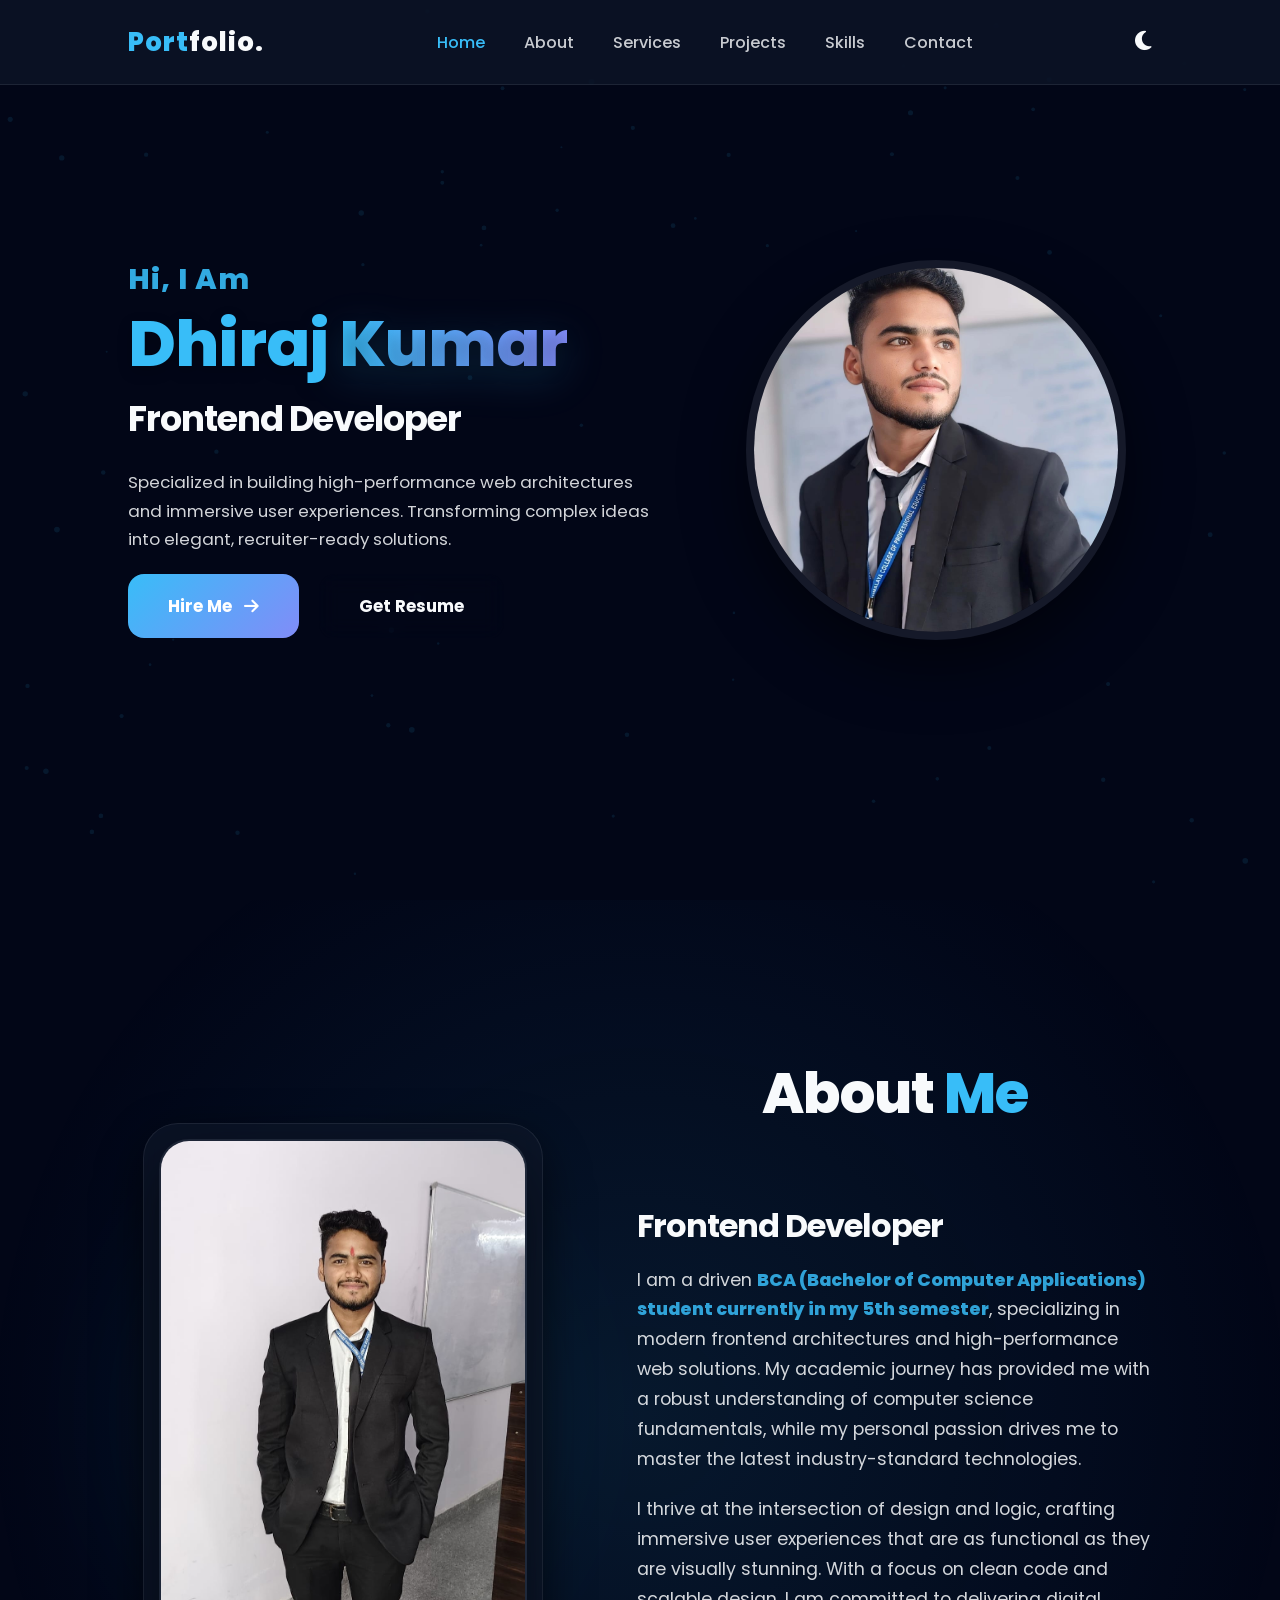
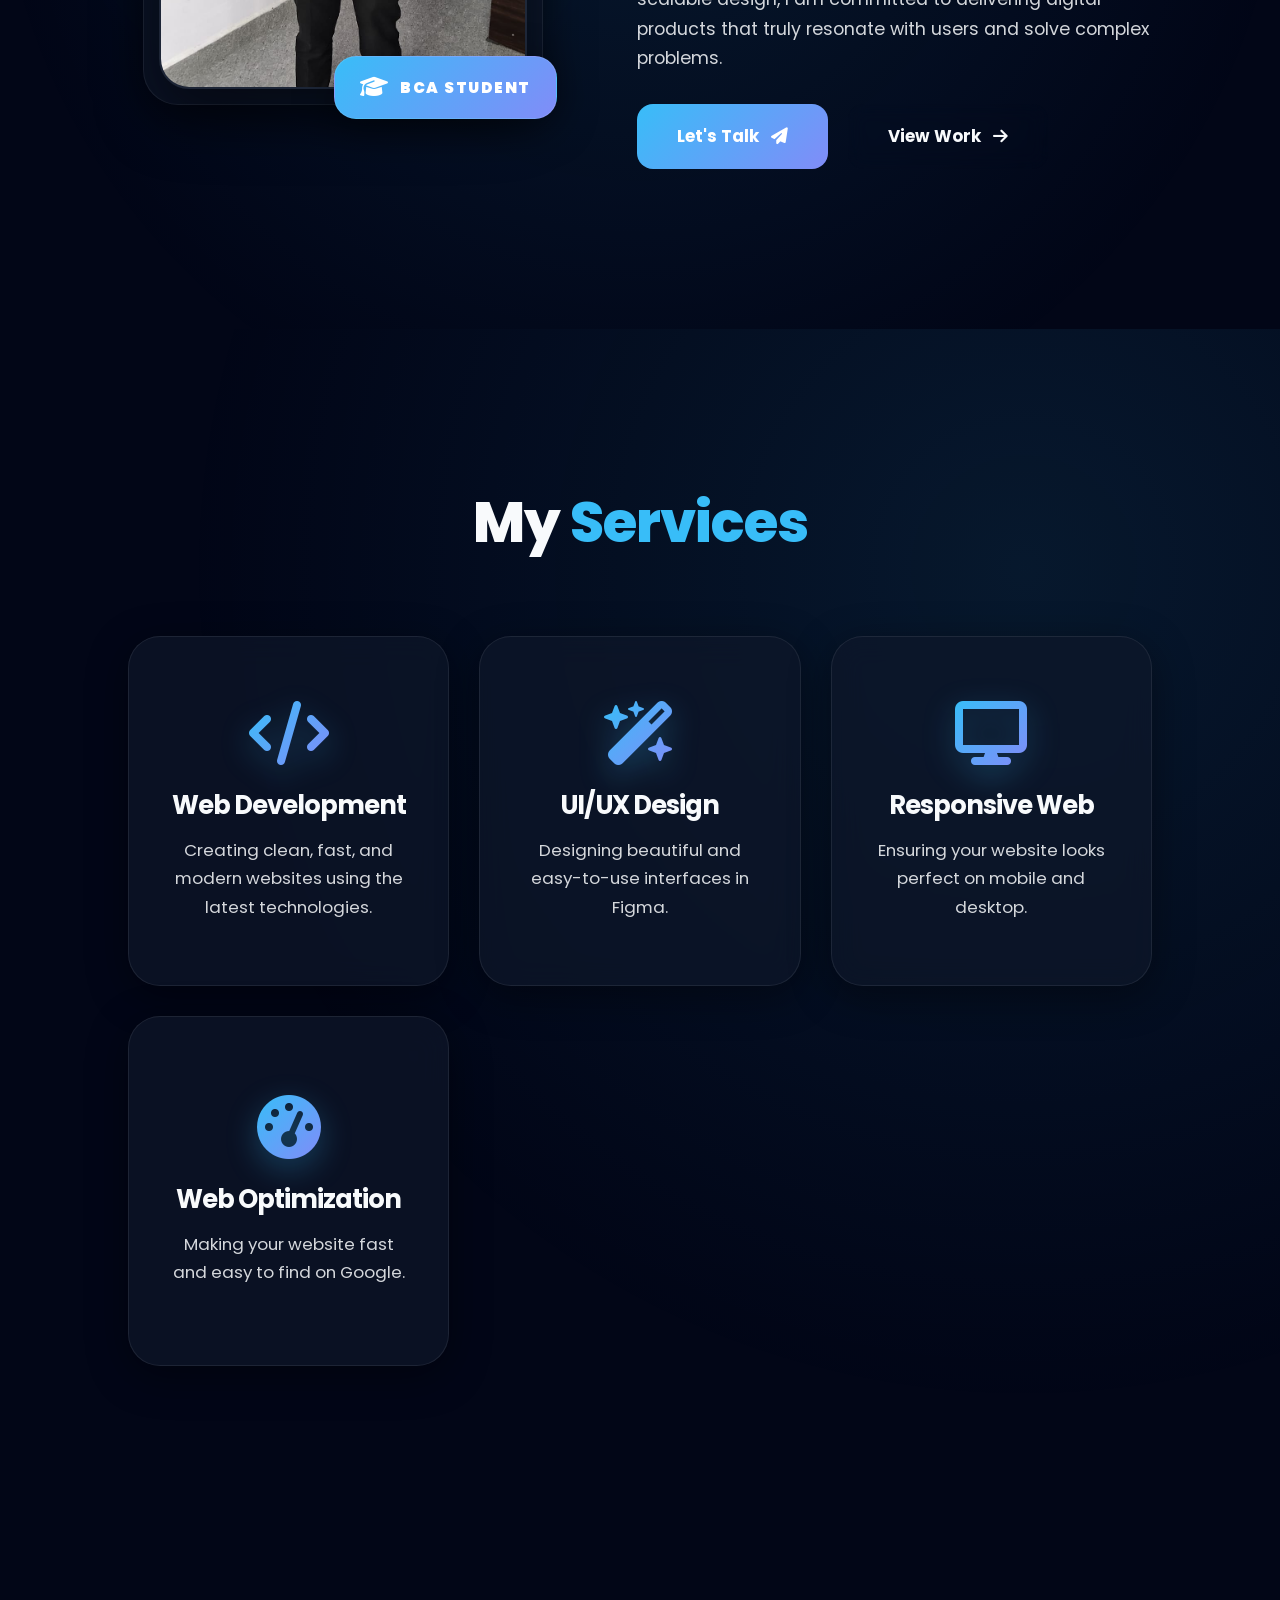
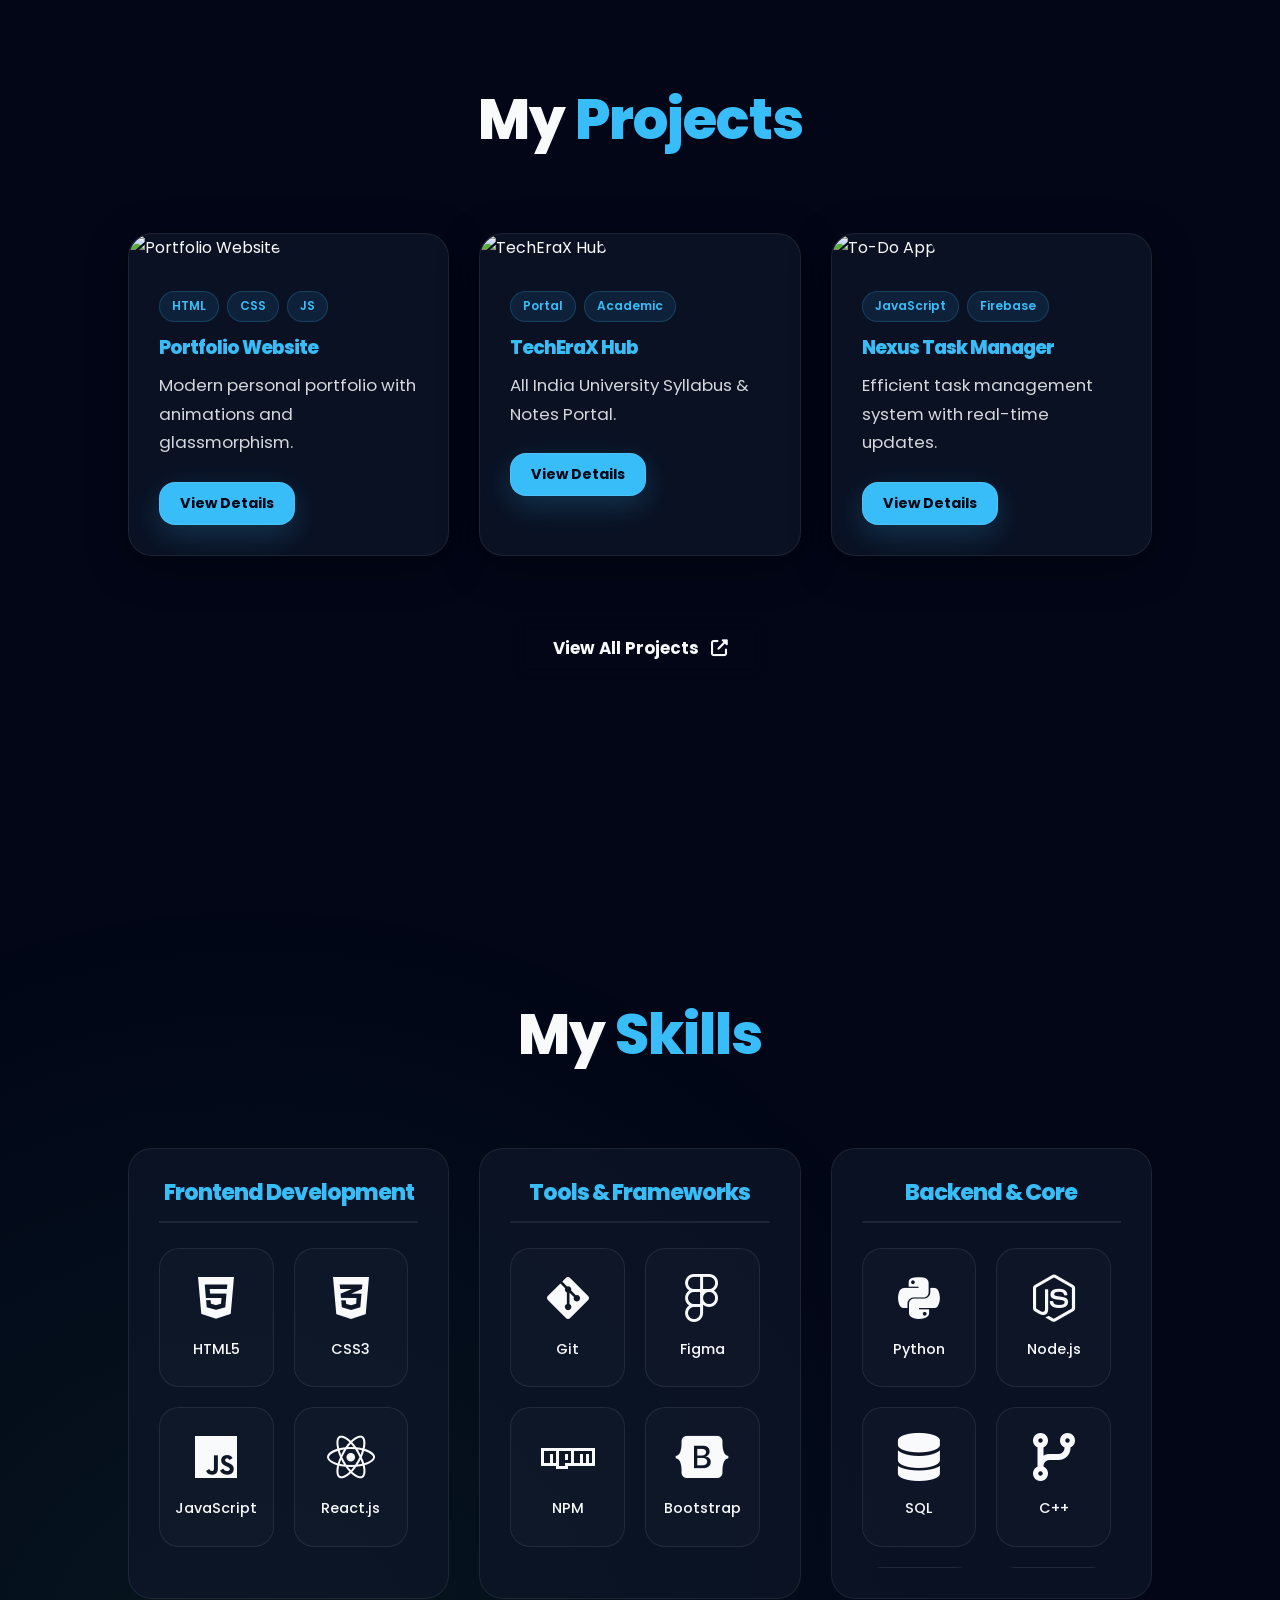
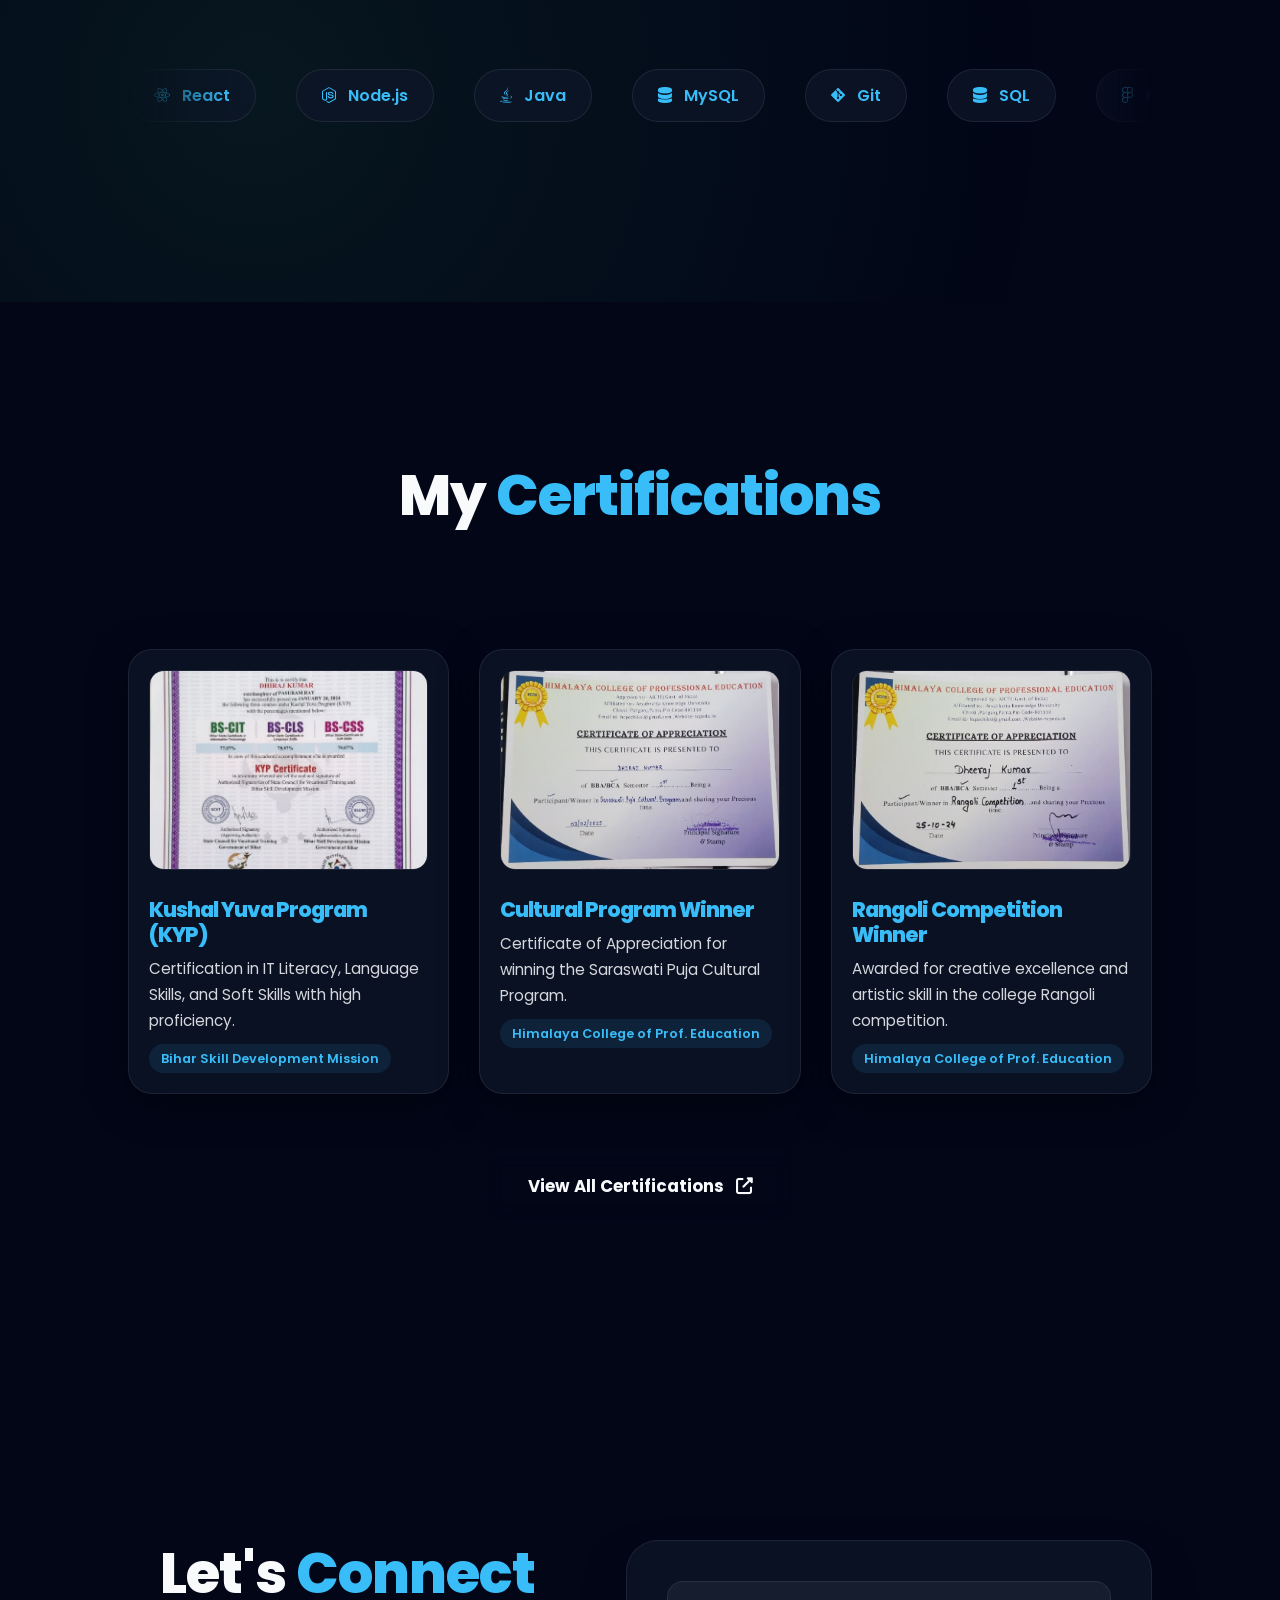
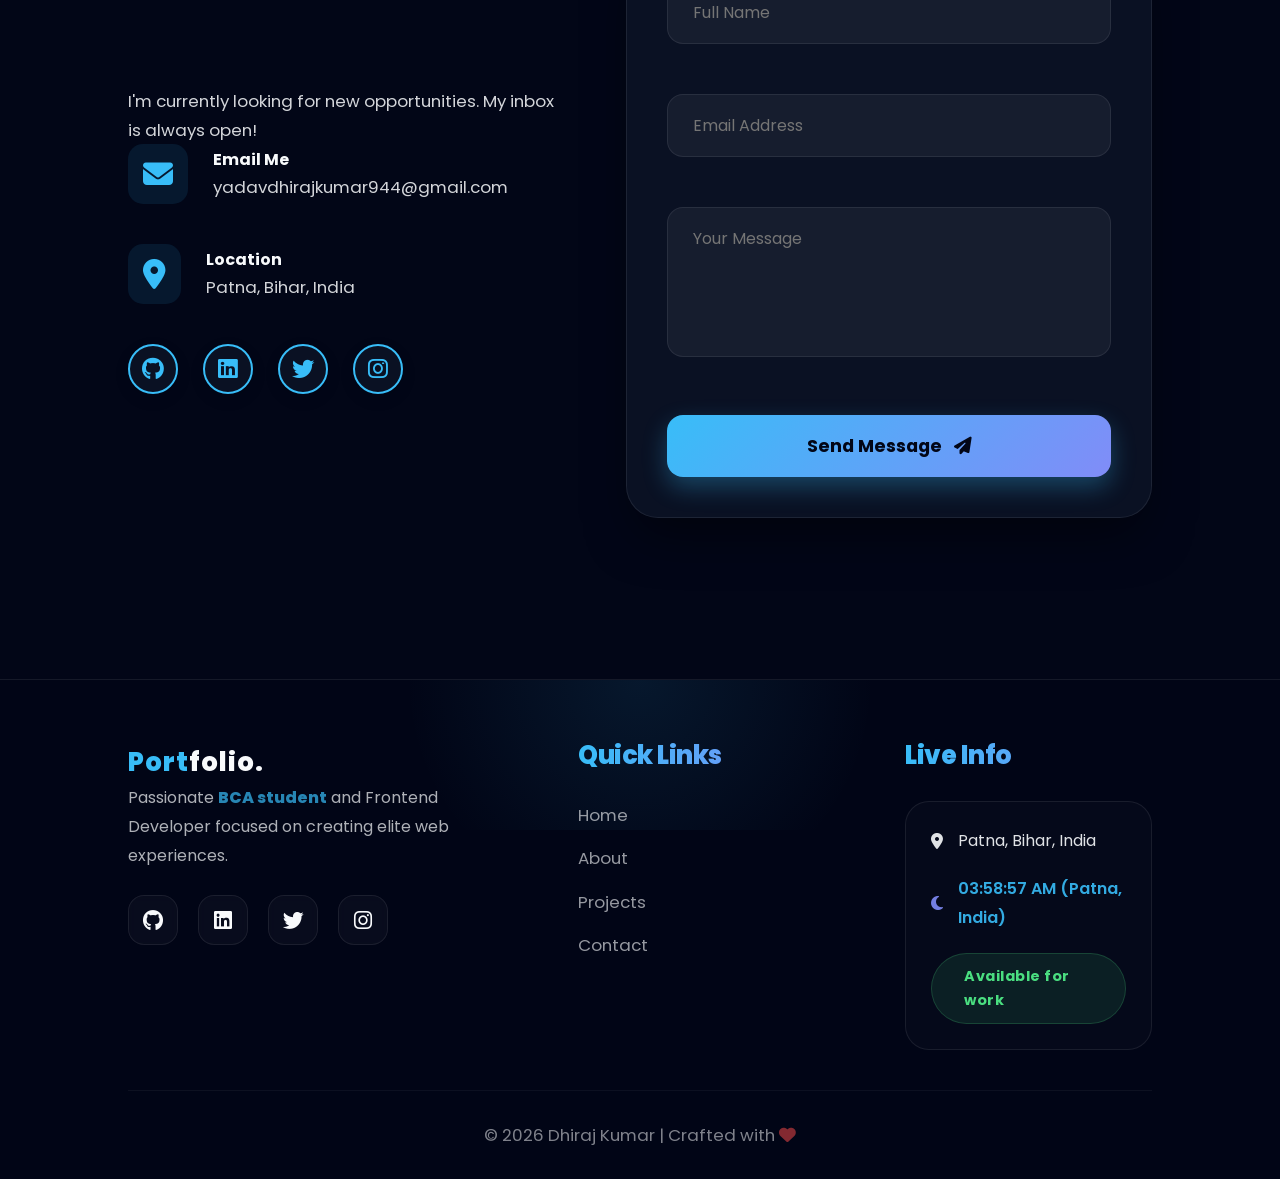
==== index.html @ de802a13 "myportfolio" ====
<!DOCTYPE html>
<html lang="en">

<head>
    <meta charset="UTF-8">
    <title>Dhiraj Kumar | Frontend Developer Portfolio</title>
    <meta name="viewport" content="width=device-width, initial-scale=1.0">
    <meta name="description"
        content="Portfolio of Dhiraj Kumar, a professional Frontend Developer and BCA student specialized in modern web architectures and UI/UX design.">
    <meta name="keywords"
        content="Dhiraj Kumar, Frontend Developer, Web Developer, BCA Student, Patna, Bihar, Portfolio, UI/UX Designer">
    <meta name="author" content="Dhiraj Kumar">

    <!-- Open Graph / Facebook -->
    <meta property="og:type" content="website">
    <meta property="og:url" content="https://yourportfolio.com/">
    <meta property="og:title" content="Dhiraj Kumar | Frontend Architect & UI/UX Specialist">
    <meta property="og:description"
        content="Portfolio of Dhiraj Kumar, a professional Frontend Developer specialized in modern web architectures and elite UI/UX design.">
    <meta property="og:image" content="https://yourportfolio.com/dhiraj.jpg">

    <!-- Twitter -->
    <meta property="twitter:card" content="summary_large_image">
    <meta property="twitter:url" content="https://yourportfolio.com/">
    <meta property="twitter:title" content="Dhiraj Kumar | Frontend Architect">
    <meta property="twitter:description" content="Portfolio of Dhiraj Kumar, specialized in modern web architectures.">
    <meta property="twitter:image" content="https://yourportfolio.com/dhiraj.jpg">

    <!-- CSS File -->
    <link rel="stylesheet" href="style.css">

    <!-- Google Font -->
    <link href="https://fonts.googleapis.com/css2?family=Poppins:wght@300;400;600;700&display=swap" rel="stylesheet">
    <link rel="stylesheet" href="https://cdnjs.cloudflare.com/ajax/libs/font-awesome/6.5.0/css/all.min.css">
</head>

<body>

    <!-- Particles Canvas -->
    <canvas id="particles-canvas"></canvas>

    <!-- Navigation Bar -->
    <header>
        <div id="menu-icon">
            <span></span>
            <span></span>
            <span></span>
        </div>

        <a href="#home" class="logo">Port<span>folio.</span></a>

        <nav class="navbar">
            <a href="#home">Home</a>
            <a href="#about">About</a>
            <a href="#services">Services</a>
            <a href="#projects">Projects</a>
            <a href="#skills">Skills</a>
            <a href="#contact">Contact</a>
        </nav>

        <div class="header-btns">
            <i class='fas fa-moon' id="theme-toggle"></i>
        </div>

    </header>
    <!-- Hero Section -->
    <section class="home" id="home">
        <div class="home-content" data-reveal="left">
            <h3>Hi, I am</h3>
            <h1>Dhiraj <span class="text-gradient">Kumar</span></h1>
            <h3 class="typing-text">Frontend Architect</h3>
            <p>
                Specialized in building high-performance web architectures and immersive user experiences. Transforming
                complex ideas into elegant, recruiter-ready solutions.
            </p>
            <div class="btn-group">
                <a href="#contact" class="btn btn-primary">Hire Me <i class="fas fa-arrow-right"></i></a>
                <a href="resume.html" class="btn btn-outline">Get Resume</a>
            </div>
        </div>

        <div class="home-img" data-reveal="right">
            <img src="assets/images/dhiraj.jpg" alt="Dhiraj Kumar" loading="lazy">
        </div>
    </section>

    <!-- About Section -->
    <section class="about" id="about">
        <div class="about-container">
            <div class="about-img" data-reveal="left">
                <div class="img-box glass-card">
                    <img src="assets/images/about.png" alt="Dhiraj Kumar">
                    <div class="img-badge">
                        <i class="fas fa-graduation-cap"></i>
                        <span>BCA STUDENT</span>
                    </div>
                </div>
                <div class="decorative-circle"></div>
            </div>

            <div class="about-content" data-reveal="right">
                <h2 class="section-title text-left mb-20">About <span>Me</span></h2>
                <h3>Frontend Developer</h3>
                <p>
                    I am a driven <strong>BCA (Bachelor of Computer Applications) student currently in my 5th semester</strong>,
                    specializing in modern frontend architectures and high-performance web solutions. My academic
                    journey has provided me with a robust understanding of computer science fundamentals, while my
                    personal passion drives me to master the latest industry-standard technologies.
                </p>
                <p>
                    I thrive at the intersection of design and logic, crafting immersive user experiences that are as
                    functional as they are visually stunning. With a focus on clean code and scalable design, I am
                    committed to delivering digital products that truly resonate with users and solve complex problems.
                </p>


                <div class="about-btns flex gap-20 mt-30">
                    <a href="#contact" class="btn btn-primary">Let's Talk <i class="fas fa-paper-plane"></i></a>
                    <a href="#projects" class="btn btn-outline">View Work <i
                            class="fas fa-arrow-right"></i></a>
                </div>
            </div>
        </div>
    </section>





    <!-- Services -->
    <section class="services" id="services">
        <h2 class="section-title" data-reveal>My <span>Services</span></h2>

        <div class="service-container">
            <!-- Card 1 -->
            <div class="service-flip-card" data-reveal="bottom">
                <div class="service-card-inner">
                    <div class="service-card-front glass-card">
                        <i class="fas fa-code"></i>
                        <h3>Web Development</h3>
                        <p>Creating clean, fast, and modern websites using the latest technologies.</p>
                    </div>
                    <div class="service-card-back glass-card">
                        <h3>Tech I Use</h3>
                        <ul>
                            <li>React.js & JavaScript</li>
                            <li>HTML5 & CSS3</li>
                            <li>Modern UI Frameworks</li>
                        </ul>
                        <a href="#contact" class="btn">Start Now</a>
                    </div>
                </div>
            </div>

            <!-- Card 2 -->
            <div class="service-flip-card" data-reveal="bottom">
                <div class="service-card-inner">
                    <div class="service-card-front glass-card">
                        <i class="fas fa-wand-magic-sparkles"></i>
                        <h3>UI/UX Design</h3>
                        <p>Designing beautiful and easy-to-use interfaces in Figma.</p>
                    </div>
                    <div class="service-card-back glass-card">
                        <h3>My Process</h3>
                        <ul>
                            <li>User-Friendly Layouts</li>
                            <li>Modern Visual Design</li>
                            <li>Prototyping in Figma</li>
                        </ul>
                        <a href="#contact" class="btn">Hire Me</a>
                    </div>
                </div>
            </div>

            <!-- Card 3 -->
            <div class="service-flip-card" data-reveal="bottom">
                <div class="service-card-inner">
                    <div class="service-card-front glass-card">
                        <i class="fas fa-display"></i>
                        <h3>Responsive Web</h3>
                        <p>Ensuring your website looks perfect on mobile and desktop.</p>
                    </div>
                    <div class="service-card-back glass-card">
                        <h3>Quality</h3>
                        <ul>
                            <li>Mobile-First Design</li>
                            <li>Cross-Device Testing</li>
                            <li>Pixel-Perfect Layouts</li>
                        </ul>
                        <a href="#contact" class="btn">Check Mobile</a>
                    </div>
                </div>
            </div>

            <!-- Card 4 -->
            <div class="service-flip-card" data-reveal="bottom">
                <div class="service-card-inner">
                    <div class="service-card-front glass-card">
                        <i class="fas fa-gauge-high"></i>
                        <h3>Web Optimization</h3>
                        <p>Making your website fast and easy to find on Google.</p>
                    </div>
                    <div class="service-card-back glass-card">
                        <h3>Performance</h3>
                        <ul>
                            <li>Fast Loading Speed</li>
                            <li>SEO Best Practices</li>
                            <li>Clean Code Structure</li>
                        </ul>
                        <a href="#contact" class="btn">Boost Speed</a>
                    </div>
                </div>
            </div>
        </div>
    </section>


    <!-- Projects -->
    <section class="projects" id="projects">
        <h2 class="section-title" data-reveal>My <span>Projects</span></h2>
        <div class="project-container">
            <!-- Project 1 -->
            <div class="project-box glass-card" data-reveal="bottom" data-title="Elite Portfolio"
                data-description="A high-performance personal portfolio built with a focus on User Experience, featuring glassmorphism, custom animations, and real-time data integration. Designed to showcase technical expertise to recruiters."
                data-tech="HTML, CSS, JavaScript, Particles.js"
                data-img="https://images.unsplash.com/photo-1517694712202-14dd9538aa97?q=80&w=2070&auto=format&fit=crop"
                data-live="#" data-github="https://github.com/dhirajkumar">
                <img src="https://images.unsplash.com/photo-1517694712202-14dd9538aa97?q=80&w=2070&auto=format&fit=crop"
                    alt="Portfolio Website">
                <div class="project-info">
                    <div class="tech-tags">
                        <span>HTML</span>
                        <span>CSS</span>
                        <span>JS</span>
                    </div>
                    <h3>Portfolio Website</h3>
                    <p>Modern personal portfolio with animations and glassmorphism.</p>
                    <div class="project-btns">
                        <button class="btn view-details">View Details</button>
                    </div>
                </div>
            </div>

            <!-- Project 2 -->
            <div class="project-box glass-card" data-reveal="bottom" data-title="TechEraX Hub"
                data-description="A comprehensive All India University Portal providing real-time access to syllabus, notes, and academic resources for 100+ universities. Built for scale and speed."
                data-tech="HTML, CSS, JS, Portal Engine"
                data-img="https://images.unsplash.com/photo-1460925895917-afdab827c52f?q=80&w=2015&auto=format&fit=crop"
                data-live="./all-india/index.html" data-github="https://github.com/dhirajkumar">
                <img src="https://images.unsplash.com/photo-1460925895917-afdab827c52f?q=80&w=2015&auto=format&fit=crop"
                    alt="TechEraX Hub">
                <div class="project-info">
                    <div class="tech-tags">
                        <span>Portal</span>
                        <span>Academic</span>
                    </div>
                    <h3>TechEraX Hub</h3>
                    <p>All India University Syllabus & Notes Portal.</p>
                    <div class="project-btns">
                        <button class="btn view-details">View Details</button>
                    </div>
                </div>
            </div>

            <!-- Project 3 -->
            <div class="project-box glass-card" data-reveal="bottom" data-title="Nexus Task Manager"
                data-description="A productivity tool designed to help teams organize tasks and collaborate in real-time. Features include drag-and-drop task boards, priority levels, and progress tracking."
                data-tech="JavaScript, Firebase, CSS Grid"
                data-img="https://images.unsplash.com/photo-1484480974693-6ca0a78fb36b?q=80&w=2072&auto=format&fit=crop"
                data-live="https://example.com" data-github="https://github.com">
                <img src="https://images.unsplash.com/photo-1484480974693-6ca0a78fb36b?q=80&w=2072&auto=format&fit=crop"
                    alt="To-Do App">
                <div class="project-info">
                    <div class="tech-tags">
                        <span>JavaScript</span>
                        <span>Firebase</span>
                    </div>
                    <h3>Nexus Task Manager</h3>
                    <p>Efficient task management system with real-time updates.</p>
                    <div class="project-btns">
                        <button class="btn view-details">View Details</button>
                    </div>
                </div>
            </div>

        </div>

        <div class="view-all-container" data-reveal="bottom">
            <a href="projects.html" class="btn btn-outline">
                <span>View All Projects</span>
                <i class="fas fa-external-link-alt"></i>
            </a>
        </div>
    </section>



    <!-- Skills -->
    <section class="skills" id="skills">
        <h2 class="section-title" data-reveal>My <span>Skills</span></h2>

        <div class="skills-category-container">
            <!-- Frontend -->
            <div class="skills-category" data-reveal="bottom">
                <h3>Frontend Development</h3>
                <div class="skills-grid">
                    <div class="skill-item">
                        <i class="fab fa-html5"></i>
                        <span>HTML5</span>
                    </div>
                    <div class="skill-item">
                        <i class="fab fa-css3-alt"></i>
                        <span>CSS3</span>
                    </div>
                    <div class="skill-item">
                        <i class="fab fa-js"></i>
                        <span>JavaScript</span>
                    </div>
                    <div class="skill-item">
                        <i class="fab fa-react"></i>
                        <span>React.js</span>
                    </div>
                </div>
            </div>

            <!-- Tools & Others -->
            <div class="skills-category" data-reveal="bottom">
                <h3>Tools & Frameworks</h3>
                <div class="skills-grid">
                    <div class="skill-item">
                        <i class="fab fa-git-alt"></i>
                        <span>Git</span>
                    </div>
                    <div class="skill-item">
                        <i class="fab fa-figma"></i>
                        <span>Figma</span>
                    </div>
                    <div class="skill-item">
                        <i class="fab fa-npm"></i>
                        <span>NPM</span>
                    </div>
                    <div class="skill-item">
                        <i class="fab fa-bootstrap"></i>
                        <span>Bootstrap</span>
                    </div>
                </div>
            </div>

            <!-- Backend/Languages -->
            <div class="skills-category" data-reveal="bottom">
                <h3>Backend & Core</h3>
                <div class="skills-grid">
                    <div class="skill-item">
                        <i class="fab fa-python"></i>
                        <span>Python</span>
                    </div>
                    <div class="skill-item">
                        <i class="fab fa-node-js"></i>
                        <span>Node.js</span>
                    </div>
                    <div class="skill-item">
                        <i class="fas fa-database"></i>
                        <span>SQL</span>
                    </div>
                    <div class="skill-item">
                        <i class="fas fa-code-branch"></i>
                        <span>C++</span>
                    </div>
                    <div class="skill-item">
                        <i class="fab fa-java"></i>
                        <span>Java</span>
                    </div>
                    <div class="skill-item">
                        <i class="fas fa-database"></i>
                        <span>MySQL</span>
                    </div>
                    <div class="skill-item">
                        <i class="fas fa-fire"></i>
                        <span>Firebase</span>
                    </div>
                    <div class="skill-item">
                        <i class="fab fa-js-square"></i>
                        <span>Express.js</span>
                    </div>
                </div>
            </div>
        </div>

        <!-- Tech Stack Marquee (Redesigned) -->
        <div class="skills-marquee-container" data-reveal="bottom">
            <div class="marquee">
                <div class="marquee-content">
                    <div class="tech-item"><i class="fab fa-react"></i> React</div>
                    <div class="tech-item"><i class="fab fa-node-js"></i> Node.js</div>
                    <div class="tech-item"><i class="fab fa-java"></i> Java</div>
                    <div class="tech-item"><i class="fas fa-database"></i> MySQL</div>
                    <div class="tech-item"><i class="fab fa-git-alt"></i> Git</div>
                    <div class="tech-item"><i class="fas fa-database"></i> SQL</div>
                    <div class="tech-item"><i class="fab fa-figma"></i> Figma</div>
                    <div class="tech-item"><i class="fab fa-sass"></i> Sass</div>
                    <!-- Duplicate for infinite effect -->
                    <div class="tech-item"><i class="fab fa-react"></i> React</div>
                    <div class="tech-item"><i class="fab fa-node-js"></i> Node.js</div>
                    <div class="tech-item"><i class="fab fa-java"></i> Java</div>
                    <div class="tech-item"><i class="fas fa-database"></i> MySQL</div>
                    <div class="tech-item"><i class="fab fa-git-alt"></i> Git</div>
                    <div class="tech-item"><i class="fas fa-database"></i> SQL</div>
                    <div class="tech-item"><i class="fab fa-figma"></i> Figma</div>
                    <div class="tech-item"><i class="fab fa-sass"></i> Sass</div>
                </div>
            </div>
        </div>
    </section>






    <!-- Certifications -->
    <section class="certificates" id="certificates">
        <h2 class="section-title" data-reveal>My <span>Certifications</span></h2>
        <div class="certificates-container">
            <div class="cert-card glass-card" data-reveal="bottom">
                <div class="cert-img">
                    <img src="assets/images/cert-kyp.jpg" alt="KYP Certificate">
                </div>
                <div class="cert-info">
                    <h3>Kushal Yuva Program (KYP)</h3>
                    <p>Certification in IT Literacy, Language Skills, and Soft Skills with high proficiency.</p>
                    <span class="cert-date">Bihar Skill Development Mission</span>
                </div>
            </div>

            <div class="cert-card glass-card" data-reveal="bottom">
                <div class="cert-img">
                    <img src="assets/images/cert-cultural.jpg" alt="Cultural Program Winner">
                </div>
                <div class="cert-info">
                    <h3>Cultural Program Winner</h3>
                    <p>Certificate of Appreciation for winning the Saraswati Puja Cultural Program.</p>
                    <span class="cert-date">Himalaya College of Prof. Education</span>
                </div>
            </div>

            <div class="cert-card glass-card" data-reveal="bottom">
                <div class="cert-img">
                    <img src="assets/images/cert-rangoli.jpg"
                        alt="Rangoli Competition Winner">
                </div>
                <div class="cert-info">
                    <h3>Rangoli Competition Winner</h3>
                    <p>Awarded for creative excellence and artistic skill in the college Rangoli competition.</p>
                    <span class="cert-date">Himalaya College of Prof. Education</span>
                </div>
            </div>
        </div>
        <div class="view-all-container" data-reveal="bottom">
            <a href="certificates.html" class="btn btn-outline">
                <span>View All Certifications</span>
                <i class="fas fa-external-link-alt"></i>
            </a>
        </div>
    </section>

    <!-- Contact -->
    <section class="contact" id="contact">
        <div class="contact-container" data-reveal="bottom">
            <div class="contact-info">
                <h2 class="section-title">Let's <span>Connect</span></h2>
                <p>I'm currently looking for new opportunities. My inbox is always open!</p>

                <div class="info-item">
                    <i class="fas fa-envelope"></i>
                    <div>
                        <h4>Email Me</h4>
                        <p>yadavdhirajkumar944@gmail.com</p>
                    </div>
                </div>

                <div class="info-item">
                    <i class="fas fa-location-dot"></i>
                    <div>
                        <h4>Location</h4>
                        <p>Patna, Bihar, India</p>
                    </div>
                </div>
                <div class="social">
                    <a href="https://github.com/dhirajkumar" target="_blank" rel="noopener noreferrer" title="GitHub"><i
                            class="fab fa-github"></i></a>
                    <a href="https://www.linkedin.com/in/dhiraj-kumar-yadav-073075387?utm_source=share_via&utm_content=profile&utm_medium=member_android"
                        target="_blank" rel="noopener noreferrer" title="LinkedIn"><i class="fab fa-linkedin"></i></a>
                    <a href="https://x.com/DhirajKumay75" target="_blank" rel="noopener noreferrer" title="Twitter"><i
                            class="fab fa-twitter"></i></a>
                    <a href="https://www.instagram.com/dhirajkumaryadav554?igsh=NThkaWFwc2xvOGR0" target="_blank"
                        rel="noopener noreferrer" title="Instagram"><i class="fab fa-instagram"></i></a>
                </div>
            </div>

            <div class="contact-form-card glass-card">
                <form action="https://formspree.io/f/meenlapp" method="POST">
                    <div class="form-group">
                        <input type="text" name="name" placeholder="Full Name" required>
                    </div>
                    <div class="form-group">
                        <input type="email" name="email" placeholder="Email Address" required>
                    </div>
                    <div class="form-group">
                        <textarea name="message" placeholder="Your Message" required></textarea>
                    </div>
                    <button type="submit" class="send-btn">Send Message <i class="fas fa-paper-plane"></i></button>
                </form>
            </div>
        </div>
    </section>

    <!-- Project Modal -->
    <div id="project-modal" class="modal">
        <div class="modal-content glass-card">
            <span class="close-modal">&times;</span>
            <div class="modal-body">
                <div class="modal-header-img">
                    <img id="modal-image" src="" alt="Project Image">
                </div>
                <div class="modal-details">
                    <div class="modal-info-header">
                        <h3 id="modal-title">Project Title</h3>
                        <div id="modal-tags" class="tech-tags"></div>
                    </div>

                    <p id="modal-description" class="modal-description">Detailed description goes here...</p>

                    <div class="modal-features-grid">
                        <div class="feature-box">
                            <i class="fas fa-rocket"></i>
                            <h4>Performance</h4>
                            <p>Optimized for high-speed loading and efficiency.</p>
                        </div>
                        <div class="feature-box">
                            <i class="fas fa-mobile-screen"></i>
                            <h4>Responsive</h4>
                            <p>Seamlessly works across all device sizes.</p>
                        </div>
                        <div class="feature-box">
                            <i class="fas fa-code-branch"></i>
                            <h4>Scalable</h4>
                            <p>Built with modular, clean, and reusable code.</p>
                        </div>
                    </div>

                    <div class="modal-btns">
                        <a href="#" id="modal-live" class="btn">Live Demo <i class="fas fa-external-link-alt"></i></a>
                        <a href="#" id="modal-github" class="btn btn-outline">Source Code <i
                                class="fab fa-github"></i></a>
                    </div>
                </div>
            </div>
        </div>
    </div>

    <!-- Certificate Modal -->
    <div id="cert-modal" class="modal cert-modal">
        <div class="modal-content cert-modal-content glass-card">
            <span class="close-modal">&times;</span>
            <div class="modal-body cert-modal-body">
                <div class="cert-modal-img">
                    <img id="modal-cert-img" src="" alt="Full Certificate">
                </div>
                <div class="cert-modal-info">
                    <h3 id="modal-cert-title">Certificate Title</h3>
                    <p id="modal-cert-desc">Detailed description goes here...</p>
                    <a href="#" id="modal-cert-download" download class="btn btn-primary">
                        <span>Download Copy</span>
                        <i class="fas fa-download"></i>
                    </a>
                </div>
            </div>
        </div>
    </div>

    <!-- Back to Top -->
    <a href="#home" id="back-to-top"><i class="fas fa-arrow-up"></i></a>

    <!-- Footer -->
    <footer>
        <div class="footer-container">
            <div class="footer-box">
                <div class="logo">Port<span>folio.</span></div>
                <p>Passionate <strong>BCA student</strong> and Frontend Developer focused on creating elite web experiences.</p>
                <div class="footer-social">
                    <a href="https://github.com/dhirajkumar" target="_blank" rel="noopener noreferrer"><i
                            class="fab fa-github"></i></a>
                    <a href="https://www.linkedin.com/in/dhiraj-kumar-yadav-073075387?utm_source=share_via&utm_content=profile&utm_medium=member_android"
                        target="_blank" rel="noopener noreferrer"><i class="fab fa-linkedin"></i></a>
                    <a href="https://x.com/DhirajKumay75" target="_blank" rel="noopener noreferrer"><i
                            class="fab fa-twitter"></i></a>
                    <a href="https://www.instagram.com/dhirajkumaryadav554?igsh=NThkaWFwc2xvOGR0" target="_blank"
                        rel="noopener noreferrer"><i class="fab fa-instagram"></i></a>
                </div>
            </div>

            <div class="footer-box">
                <h3>Quick Links</h3>
                <ul class="footer-links">
                    <li><a href="#home">Home</a></li>
                    <li><a href="#about">About</a></li>
                    <li><a href="#projects">Projects</a></li>
                    <li><a href="#contact">Contact</a></li>
                </ul>
            </div>

            <div class="footer-box">
                <h3>Live Info</h3>
                <div class="live-info">
                    <p><i class="fas fa-location-dot"></i> Patna, Bihar, India</p>
                    <p id="live-time">
                        <span id="time-icon"></span>
                        <span id="time-text">Loading time...</span>
                    </p>
                    <div class="status-indicator">
                        <span class="dot"></span>
                        <span>Available for work</span>
                    </div>
                </div>
            </div>
        </div>
        <div class="footer-bottom">
            <p>© 2026 Dhiraj Kumar | Crafted with <i class="fas fa-heart text-red"></i></p>
        </div>
    </footer>
    <script src="script.js"></script>
</body>

</html>
---- style.css ----
:root {
    /* Main Colors */
    --bg-color: #020617;
    --second-bg-color: #0f172a;
    --text-color: #f8fafc;
    --main-color: #38bdf8;
    --secondary-color: #4ade80;
    --accent-color: #818cf8;
    
    /* UI Elements */
    --glass-bg: rgba(15, 23, 42, 0.7);
    --glass-border: rgba(255, 255, 255, 0.08);
    --neon-glow: 0 0 30px rgba(56, 189, 248, 0.3);
    --transition: all 0.6s cubic-bezier(0.16, 1, 0.3, 1);
    --bg-glow: radial-gradient(circle at 50% 50%, rgba(56, 189, 248, 0.1) 0%, transparent 80%);
    --menu-bg: rgba(2, 6, 23, 0.98);
    
    /* Shadows */
    --card-shadow: 0 10px 40px rgba(0, 0, 0, 0.4);
    --img-shadow: 0 25px 60px rgba(0, 0, 0, 0.5);
}

.light-mode {
    --bg-color: #f8fafc;
    --second-bg-color: #ffffff;
    --text-color: #020617; 
    --main-color: #0284c7;
    --secondary-color: #16a34a;
    --accent-color: #4f46e5;
    --glass-bg: rgba(255, 255, 255, 0.95);
    --glass-border: rgba(0, 0, 0, 0.15); 
    --card-shadow: 0 10px 40px rgba(0, 0, 0, 0.12);
    --img-shadow: 0 20px 50px rgba(0, 0, 0, 0.2);
    --menu-bg: rgba(255, 255, 255, 0.98);
}

/* --- Global Settings --- */
* {
    margin: 0;
    padding: 0;
    box-sizing: border-box;
    scroll-behavior: smooth;
    font-family: 'Poppins', sans-serif;
}

a,
a:hover,
a:focus,
a:active {
    text-decoration: none !important;
    border: none !important;
    outline: none !important;
    box-shadow: none !important;
}

body {
    background: var(--bg-color);
    color: var(--text-color);
    overflow-x: hidden;
    transition: var(--transition);
    line-height: 1.7;
    position: relative;
}


body::before {
    content: "";
    position: fixed;
    top: 0;
    left: 0;
    width: 100%;
    height: 100%;
    background-image: url("https://grainy-gradients.vercel.app/noise.svg");
    opacity: 0.03;
    pointer-events: none;
    z-index: 9999;
    filter: contrast(120%) brightness(100%);
}


::-webkit-scrollbar {
    width: 8px;
}

::-webkit-scrollbar-track {
    background: var(--bg-color);
}

::-webkit-scrollbar-thumb {
    background: var(--main-color);
    border-radius: 10px;
}

::-webkit-scrollbar-thumb:hover {
    background: var(--secondary-color);
}

section {
    padding: 160px 10%;
    
    min-height: 100vh;
    display: flex;
    flex-direction: column;
    justify-content: center;
    position: relative;
    z-index: 1;
}

#particles-canvas {
    position: fixed;
    top: 0;
    left: 0;
    width: 100%;
    height: 100%;
    z-index: -1;
    pointer-events: none;
    opacity: 0.5;
}

h1,
h2,
h3 {
    font-weight: 800;
    line-height: 1.2;
    letter-spacing: -1px; 
}

p {
    color: var(--text-color);
    opacity: 0.85;
    font-size: 1.05rem;
}

strong {
    font-weight: 800;
    color: var(--main-color);
}

.light-mode p {
    opacity: 1;
    font-weight: 500; 
}

.light-mode h1, 
.light-mode h2, 
.light-mode h3 {
    color: #000; 
}


.glass-card {
    background: var(--glass-bg);
    backdrop-filter: blur(15px);
    -webkit-backdrop-filter: blur(15px);
    border: 1px solid var(--glass-border);
    border-radius: 24px;
    box-shadow: var(--card-shadow);
    transition: var(--transition);
}


[data-reveal] {
    opacity: 0;
    transform: translateY(40px);
    transition: all 1s cubic-bezier(0.4, 0, 0.2, 1);
}

[data-reveal].revealed {
    opacity: 1;
    transform: translateY(0);
}

/* ===============================
   NAVBAR
=================================*/
header {
    width: 100%;
    padding: 25px 10%;
    display: flex;
    justify-content: space-between;
    align-items: center;
    position: fixed;
    top: 0;
    left: 0;
    background: var(--glass-bg);
    backdrop-filter: blur(15px);
    z-index: 1000;
    transition: var(--transition);
    border-bottom: 1px solid var(--glass-border);
}

.logo {
    font-size: 26px;
    font-weight: 800;
    color: var(--main-color);
    letter-spacing: 1px;
}

.logo span {
    color: var(--text-color);
}

.navbar a {
    margin-left: 35px;
    text-decoration: none;
    color: var(--text-color);
    font-weight: 500;
    transition: 0.3s;
    opacity: 0.8;
}

.navbar a:hover,
.navbar a.active {
    color: var(--main-color);
    opacity: 1;
}

.header-btns {
    margin-left: 25px;
    font-size: 22px;
    cursor: pointer;
    transition: 0.3s;
    color: var(--text-color);
}

.header-btns:hover {
    color: var(--main-color);
    transform: scale(1.1);
}

/* ===============================
   HERO SECTION
=================================*/
.home {
    display: flex;
    flex-direction: row;
    justify-content: space-between;
    align-items: center;
    gap: 50px;
}

.home-content {
    flex: 1;
    max-width: 650px;
}

.home-content h3:first-of-type {
    font-size: 1.8rem;
    color: var(--main-color);
    font-weight: 800;
    margin-bottom: 10px;
    letter-spacing: 1px;
    text-transform: capitalize;
    opacity: 0.9;
}

.home-content h1 {
    font-size: 4rem;
    color: var(--main-color);
    margin-bottom: 15px;
    text-shadow: 0 5px 15px rgba(0, 0, 0, 0.2);
}

.text-gradient {
    background: linear-gradient(to right, var(--main-color), var(--accent-color));
    -webkit-background-clip: text;
    -webkit-text-fill-color: transparent;
    filter: drop-shadow(0 10px 20px rgba(56, 189, 248, 0.2));
}

.home-content h3.typing-text {
    font-size: 2.2rem;
    font-weight: 700;
    margin-bottom: 25px;
    height: 45px;
    color: var(--text-color);
    letter-spacing: -1px;
}

.btn-group {
    display: flex;
    gap: 20px;
    margin-top: 20px;
}

.btn {
    display: inline-flex;
    align-items: center;
    gap: 12px;
    padding: 18px 40px;
    background: var(--main-color);
    border-radius: 16px;
    
    text-decoration: none;
    color: #020617;
    font-weight: 700;
    font-size: 1.05rem;
    transition: var(--transition);
    box-shadow: 0 10px 30px rgba(56, 189, 248, 0.2);
    border: 1px solid rgba(255, 255, 255, 0.1);
    cursor: pointer;
}


.flex { display: flex; }
.gap-20 { gap: 20px; }
.mt-30 { margin-top: 30px; }
.mb-20 { margin-bottom: 20px; }
.mb-80 { margin-bottom: 80px; }
.text-left { text-align: left; }
.text-center { text-align: center; }
.text-red { color: #ff4d4d; }


.badge-secondary { background: var(--secondary-color) !important; }
.label { display: block; font-size: 0.7rem; opacity: 0.6; }
.cert-title { font-size: 1.4rem !important; margin-bottom: 20px !important; }

.btn-primary {
    background: linear-gradient(135deg, var(--main-color), var(--accent-color));
    color: #fff;
}

.btn:hover {
    transform: translateY(-10px) scale(1.02);
    box-shadow: 0 20px 40px rgba(56, 189, 248, 0.3);
}

.btn-outline {
    background: transparent;
    border: 1px solid var(--glass-border);
    color: var(--text-color);
    box-shadow: none;
    backdrop-filter: blur(10px);
}

.btn-outline:hover {
    background: var(--glass-bg);
    border-color: var(--main-color);
    color: var(--main-color);
}

.home-img {
    flex: 0.8;
    display: flex;
    justify-content: center;
}

.home-img img {
    width: 380px;
    height: 380px;
    border-radius: 50%;
    border: 8px solid var(--glass-border);
    box-shadow: var(--img-shadow);
    object-fit: cover;
    transition: 0.5s;
}

.home-img img:hover {
    transform: scale(1.05) rotate(2deg);
    border-color: var(--main-color);
}

/* ===============================
   SERVICES / CARDS
 =================================*/
.services {
    background: radial-gradient(circle at 80% 20%, rgba(56, 189, 248, 0.1) 0%, transparent 60%);
}

/* ===============================
   ABOUT SECTION
 =================================*/
/* ===============================
   ABOUT SECTION
 =================================*/
.about {
    background: var(--bg-glow);
    overflow: hidden;
}

.about-container {
    display: flex;
    align-items: center;
    gap: 80px;
}

.about-img {
    flex: 1;
    position: relative;
    display: flex;
    justify-content: center;
}

.img-box {
    position: relative;
    width: 100%;
    max-width: 400px;
    padding: 15px;
    border-radius: 35px;
    z-index: 2;
    animation: float 6s ease-in-out infinite;
}

.img-box img {
    width: 100%;
    height: 550px; 
    border-radius: 30px;
    display: block;
    object-fit: cover;
    object-position: top; 
    box-shadow: var(--img-shadow);
    border: 2px solid var(--glass-border);
    transition: var(--transition);
}

.img-box:hover img {
    transform: scale(1.02);
    border-color: var(--main-color);
}

.img-badge {
    position: absolute;
    bottom: -15px;
    right: -15px;
    background: linear-gradient(135deg, var(--main-color), var(--accent-color));
    padding: 18px 25px;
    border-radius: 22px;
    color: #fff;
    display: flex;
    align-items: center;
    gap: 12px;
    box-shadow: var(--card-shadow);
    z-index: 3;
    border: 1px solid rgba(255, 255, 255, 0.1);
}

.img-badge i {
    font-size: 1.4rem;
}

.img-badge span {
    font-weight: 900;
    font-size: 0.95rem;
    text-transform: uppercase;
    letter-spacing: 1.5px;
}

.decorative-circle {
    position: absolute;
    top: 50%;
    left: 50%;
    transform: translate(-50%, -50%);
    width: 120%;
    height: 120%;
    background: radial-gradient(circle, var(--main-color) 0%, transparent 70%);
    opacity: 0.08;
    border-radius: 50%;
    z-index: 1;
    filter: blur(50px);
}

.about-content {
    flex: 1.2;
}

.about-content h3 {
    font-size: 2rem;
    color: var(--text-color);
    margin-bottom: 20px;
    font-weight: 700;
}

.about-content p {
    margin-bottom: 20px;
    font-size: 1.1rem;
    color: var(--text-color);
    opacity: 0.85;
}

.elite-stats-grid {
    display: grid;
    grid-template-columns: repeat(3, 1fr);
    gap: 20px;
}

.stat-item {
    padding: 25px 15px;
    text-align: center;
    border-radius: 24px;
    transition: var(--transition);
}

.stat-item:hover {
    background: rgba(56, 189, 248, 0.05);
    border-color: var(--main-color);
    transform: translateY(-10px);
    box-shadow: 0 15px 30px rgba(0, 0, 0, 0.2);
}

.stat-number {
    display: block;
    font-size: 2.2rem;
    font-weight: 800;
    color: var(--main-color);
    margin-bottom: 5px;
}

.stat-label {
    font-size: 0.8rem;
    font-weight: 600;
    text-transform: uppercase;
    letter-spacing: 1px;
    opacity: 0.7;
}

@keyframes float {
    0%, 100% { transform: translateY(0); }
    50% { transform: translateY(-20px); }
}

@media (max-width: 992px) {
    .about-container {
        flex-direction: column;
        gap: 60px;
        text-align: center;
    }

    .about-content h2 {
        text-align: center !important;
    }

    .about-btns {
        justify-content: center;
    }

    .img-box {
        max-width: 320px;
    }

    .img-box img {
        height: 450px; 
    }
}

@media (max-width: 768px) {
    .elite-stats-grid {
        grid-template-columns: repeat(2, 1fr);
    }
}

@media (max-width: 480px) {
    .elite-stats-grid {
        grid-template-columns: 1fr;
    }
    
    .img-badge {
        right: 0;
        bottom: -10px;
        padding: 12px 20px;
    }
}

.section-title {
    text-align: center;
    font-size: 3.5rem;
    margin-bottom: 80px;
    font-weight: 800;
}

.section-title span {
    color: var(--main-color);
    position: relative;
}

.service-container,
.project-container {
    display: grid;
    grid-template-columns: repeat(auto-fit, minmax(280px, 1fr));
    gap: 30px;
}

.service-flip-card {
    background-color: transparent;
    width: 100%;
    height: 350px;
    perspective: 1500px;
}

.service-card-inner {
    position: relative;
    width: 100%;
    height: 100%;
    text-align: center;
    transition: transform 0.8s cubic-bezier(0.4, 0, 0.2, 1);
    transform-style: preserve-3d;
    cursor: pointer;
}

.service-card-inner.flipped {
    transform: rotateY(180deg);
}

.service-card-front,
.service-card-back {
    position: absolute;
    width: 100%;
    height: 100%;
    -webkit-backface-visibility: hidden;
    backface-visibility: hidden;
    display: flex;
    flex-direction: column;
    align-items: center;
    justify-content: center;
    padding: 40px;
    border-radius: 32px;
    border: 1px solid var(--glass-border);
}

.service-card-back {
    transform: rotateY(180deg);
    background: linear-gradient(135deg, var(--second-bg-color), var(--bg-color));
    border: 1px solid var(--main-color);
}

.service-card-back h3 {
    font-size: 1.4rem;
    color: var(--main-color);
    margin-bottom: 20px;
}

.service-card-back ul {
    list-style: none;
    margin-bottom: 25px;
}

.service-card-back ul li {
    font-size: 0.9rem;
    margin-bottom: 8px;
    opacity: 0.8;
}

.service-card-back ul li::before {
    content: '✓';
    color: var(--secondary-color);
    margin-right: 8px;
    font-weight: bold;
}

.service-card-back .btn {
    padding: 10px 25px;
    font-size: 0.85rem;
}

.service-card-front i {
    font-size: 4rem;
    background: linear-gradient(135deg, var(--main-color), var(--accent-color));
    -webkit-background-clip: text;
    -webkit-text-fill-color: transparent;
    margin-bottom: 25px;
    filter: drop-shadow(0 10px 15px rgba(56, 189, 248, 0.3));
}

.service-card-front h3 {
    margin-bottom: 15px;
    font-size: 1.6rem;
    font-weight: 700;
}

.project-box {
    position: relative;
    border-radius: 24px;
}

/* ===============================
   PROJECTS
=================================*/
.project-box {
    position: relative;
    border-radius: 24px;
    transition: var(--transition);
}

.project-box:hover {
    transform: translateY(-10px);
    box-shadow: 0 20px 40px rgba(56, 189, 248, 0.2);
}

.project-box img {
    width: 100%;
    height: 250px;
    object-fit: cover;
    transition: 0.5s;
    border-radius: 24px 24px 0 0;
}

.project-info {
    padding: 30px;
    text-align: left;
}

.project-info h3 {
    color: var(--main-color);
    margin-bottom: 12px;
}

.tech-tags {
    display: flex;
    flex-wrap: wrap;
    gap: 8px;
    margin-bottom: 15px;
}

.tech-tags span {
    padding: 4px 12px;
    background: rgba(56, 189, 248, 0.1);
    color: var(--main-color);
    font-size: 0.75rem;
    font-weight: 600;
    border-radius: 50px;
    border: 1px solid rgba(56, 189, 248, 0.2);
}

.project-btns {
    margin-top: 25px;
    display: flex;
    gap: 15px;
    position: relative;
    z-index: 5;
}

.project-btns .btn {
    padding: 10px 20px;
    font-size: 0.9rem;
}


.projects-page section {
    min-height: auto;
    padding: 100px 10%;
}

.all-projects-hero {
    text-align: center;
    padding-top: 200px !important;
    padding-bottom: 100px !important;
    background: radial-gradient(circle at 50% 0%, rgba(56, 189, 248, 0.2) 0%, transparent 60%),
                radial-gradient(circle at 10% 50%, rgba(129, 140, 248, 0.1) 0%, transparent 40%),
                radial-gradient(circle at 90% 50%, rgba(74, 222, 128, 0.1) 0%, transparent 40%);
}

.section-subtitle {
    font-size: 1.2rem;
    opacity: 0.8;
    margin-top: 15px;
    margin-bottom: 40px;
    max-width: 700px;
    margin-left: auto;
    margin-right: auto;
    line-height: 1.6;
}

.projects-grid-page {
    padding-top: 20px !important;
    padding-bottom: 100px !important;
}

.back-home-container {
    display: flex;
    justify-content: center;
    margin-top: 80px;
}

.view-all-container {
    display: flex;
    justify-content: center;
    margin-top: 60px;
}

#view-all-projects {
    min-width: 250px;
    cursor: pointer;
}

/* ===============================
   SKILLS REDESIGN
 =================================*/
.skills {
    background: radial-gradient(circle at 20% 80%, rgba(74, 222, 128, 0.08) 0%, transparent 60%);
}

.skills-category-container {
    display: grid;
    grid-template-columns: repeat(auto-fit, minmax(300px, 1fr));
    gap: 30px;
}

.skills-category {
    background: var(--glass-bg);
    border: 1px solid var(--glass-border);
    border-radius: 24px;
    padding: 30px;
    transition: 0.3s;
}

.skills-category:hover {
    border-color: var(--main-color);
    box-shadow: 0 10px 30px rgba(0, 0, 0, 0.2);
}

.skills-category h3 {
    font-size: 1.4rem;
    color: var(--main-color);
    margin-bottom: 25px;
    text-align: center;
    border-bottom: 2px solid var(--glass-border);
    padding-bottom: 15px;
}

.skills-grid {
    display: grid;
    grid-template-columns: repeat(2, 1fr);
    gap: 20px;
    max-height: 320px;
    overflow-y: auto;
    padding-right: 10px;
}


.skills-grid::-webkit-scrollbar {
    width: 5px;
}
.skills-grid::-webkit-scrollbar-track {
    background: rgba(255, 255, 255, 0.02);
    border-radius: 10px;
}
.skills-grid::-webkit-scrollbar-thumb {
    background: var(--main-color);
    border-radius: 10px;
}

.skill-item {
    display: flex;
    flex-direction: column;
    align-items: center;
    gap: 15px;
    padding: 25px 15px;
    background: rgba(255, 255, 255, 0.02);
    border: 1px solid var(--glass-border);
    border-radius: 20px;
    transition: var(--transition);
}

.skill-item:hover {
    background: rgba(56, 189, 248, 0.08);
    border-color: var(--main-color);
    transform: translateY(-8px) scale(1.05);
    box-shadow: 0 15px 30px rgba(0, 0, 0, 0.3);
}

.skill-item i {
    font-size: 3rem;
    color: var(--text-color);
    transition: 0.3s;
}

.skill-item:hover i {
    color: var(--main-color);
    filter: drop-shadow(0 0 8px var(--main-color));
}

.skill-item span {
    font-size: 0.9rem;
    font-weight: 500;
}

/* ===============================
   SKILLS & MARQUEE
=================================*/
.skills-marquee-container {
    margin-top: 50px;
    text-align: center;
    width: 100%;
    overflow: hidden;
}

.marquee {
    display: flex;
    overflow: hidden;
    user-select: none;
    mask-image: linear-gradient(to right,
            hsl(0 0% 0% / 0),
            hsl(0 0% 0% / 1) 10%,
            hsl(0 0% 0% / 1) 90%,
            hsl(0 0% 0% / 0));
}

.marquee-content {
    display: flex;
    gap: 40px;
    animation: scroll 40s linear infinite;
    padding: 20px 0;
}

.tech-item {
    flex-shrink: 0;
    display: flex;
    align-items: center;
    gap: 12px;
    padding: 12px 25px;
    background: var(--glass-bg);
    border: 1px solid var(--glass-border);
    border-radius: 50px;
    font-weight: 600;
    color: var(--main-color);
}

@keyframes scroll {
    from {
        transform: translateX(0);
    }

    to {
        transform: translateX(calc(-100% / 2));
    }
}


.contact-container {
    display: grid;
    grid-template-columns: 1fr 1.2fr;
    gap: 60px;
}

.contact-info .info-item {
    display: flex;
    align-items: center;
    gap: 25px;
    margin-bottom: 40px;
}

.info-item i {
    font-size: 30px;
    color: var(--main-color);
    background: rgba(56, 189, 248, 0.1);
    padding: 15px;
    border-radius: 15px;
}

.social {
    display: flex;
    gap: 25px;
    margin-top: 40px;
}

.social a i {
    width: 50px;
    height: 50px;
    background: var(--glass-bg);
    border: 2px solid var(--main-color);
    border-radius: 50%;
    display: flex;
    align-items: center;
    justify-content: center;
    font-size: 1.4rem;
    color: var(--main-color);
    transition: all 0.4s cubic-bezier(0.4, 0, 0.2, 1);
    box-shadow: 0 5px 15px rgba(0, 0, 0, 0.1);
}

.social a:hover i {
    background: var(--main-color);
    color: #0f172a;
    transform: translateY(-8px) scale(1.1);
    box-shadow: var(--neon-glow);
    border-color: transparent;
}

.contact-form-card {
    flex: 1.2;
    padding: 40px;
    background: var(--glass-bg);
    backdrop-filter: blur(20px);
    border: 1px solid var(--glass-border);
    border-radius: 32px;
    box-shadow: 0 25px 50px -12px rgba(0, 0, 0, 0.5);
}

form {
    display: grid;
    gap: 25px;
}

.form-group {
    position: relative;
    margin-bottom: 25px;
}

.form-group input,
.form-group textarea {
    width: 100%;
    padding: 18px 25px;
    background: rgba(255, 255, 255, 0.05);
    border: 1px solid var(--glass-border);
    border-radius: 16px;
    color: var(--text-color);
    font-size: 1rem;
    transition: all 0.4s ease;
    outline: none;
}

.form-group textarea {
    height: 150px;
    resize: none;
}

.form-group input:focus,
.form-group textarea:focus {
    background: rgba(56, 189, 248, 0.05);
    border-color: var(--main-color);
    box-shadow: 0 0 20px rgba(56, 189, 248, 0.1);
}

.light-mode .form-group input,
.light-mode .form-group textarea {
    background: rgba(0, 0, 0, 0.04);
    border-color: rgba(0, 0, 0, 0.1);
    color: #000;
}

.light-mode .form-group input::placeholder,
.light-mode .form-group textarea::placeholder {
    color: #64748b;
    opacity: 1;
}

.send-btn {
    width: 100%;
    padding: 18px;
    background: linear-gradient(135deg, var(--main-color), var(--accent-color));
    color: #020617;
    border: none;
    border-radius: 16px;
    font-size: 1.1rem;
    font-weight: 700;
    cursor: pointer;
    display: flex;
    align-items: center;
    justify-content: center;
    gap: 12px;
    transition: var(--transition);
    box-shadow: 0 10px 25px rgba(56, 189, 248, 0.3);
}

.send-btn:hover {
    transform: translateY(-5px);
    box-shadow: 0 15px 35px rgba(56, 189, 248, 0.5);
}

.send-btn i {
    transition: 0.4s;
}

.send-btn:hover i {
    transform: translateX(5px) translateY(-5px) rotate(-10deg);
}

footer {
    background: var(--menu-bg);
    backdrop-filter: blur(25px);
    -webkit-backdrop-filter: blur(25px);
    border-top: 1px solid var(--glass-border);
    padding: 60px 10% 30px;
    position: relative;
    z-index: 10;
    overflow: hidden;
}


footer::before {
    content: "";
    position: absolute;
    top: -150px;
    left: 50%;
    transform: translateX(-50%);
    width: 600px;
    height: 300px;
    background: radial-gradient(circle, rgba(56, 189, 248, 0.1), transparent 70%);
    pointer-events: none;
}

.footer-container {
    display: grid;
    grid-template-columns: 1.5fr 1fr 1fr;
    gap: 80px;
    margin-bottom: 40px;
    position: relative;
}

.footer-box h3 {
    font-size: 1.6rem;
    font-weight: 800;
    background: linear-gradient(to right, var(--main-color), var(--accent-color));
    -webkit-background-clip: text;
    -webkit-text-fill-color: transparent;
    margin-bottom: 30px;
    letter-spacing: -0.5px;
}

.footer-box p {
    font-size: 1rem;
    line-height: 1.8;
    opacity: 0.7;
    margin-bottom: 25px;
    max-width: 350px;
}

.footer-social {
    display: flex;
    gap: 20px;
}

.footer-social a i {
    width: 50px;
    height: 50px;
    background: rgba(255, 255, 255, 0.03);
    border: 1px solid var(--glass-border);
    border-radius: 16px;
    display: flex;
    align-items: center;
    justify-content: center;
    font-size: 1.3rem;
    color: var(--text-color);
    transition: var(--transition);
    backdrop-filter: blur(5px);
}

.footer-social a:hover i {
    transform: translateY(-8px) rotate(8deg);
    border-color: var(--main-color);
    box-shadow: 0 10px 20px rgba(0, 0, 0, 0.3);
}


.footer-social a[href*="github"]:hover i { color: #fff; background: #24292e; border-color: #24292e; }
.footer-social a[href*="linkedin"]:hover i { color: #fff; background: #0077b5; border-color: #0077b5; }
.footer-social a[href*="twitter"]:hover i { color: #fff; background: #1da1f2; border-color: #1da1f2; }
.footer-social a[href*="instagram"]:hover i { 
    color: #fff; 
    background: linear-gradient(45deg, #f09433, #e6683c, #dc2743, #cc2366, #bc1888); 
    border-color: transparent; 
}

.footer-links {
    list-style: none;
}

.footer-links li {
    margin-bottom: 15px;
}

.footer-links a {
    color: var(--text-color);
    text-decoration: none;
    opacity: 0.6;
    transition: 0.3s;
    font-size: 1.05rem;
    display: inline-block;
}

.footer-links a:hover {
    color: var(--main-color);
    opacity: 1;
    transform: translateX(8px);
}

.live-info {
    background: rgba(255, 255, 255, 0.02);
    padding: 25px;
    border-radius: 24px;
    border: 1px solid var(--glass-border);
}

.live-info p {
    display: flex;
    align-items: center;
    gap: 15px;
    margin-bottom: 20px;
    font-size: 1rem;
    opacity: 0.9;
}

#time-text {
    font-weight: 600;
    color: var(--main-color);
}

.status-indicator {
    display: inline-flex;
    align-items: center;
    gap: 12px;
    padding: 10px 20px;
    background: rgba(74, 222, 128, 0.1);
    border: 1px solid rgba(74, 222, 128, 0.2);
    border-radius: 50px;
}

.status-indicator span:last-child {
    font-size: 0.9rem;
    font-weight: 700;
    color: var(--secondary-color);
    letter-spacing: 0.5px;
}

.footer-bottom {
    text-align: center;
    padding-top: 30px;
    margin-top: 30px;
    border-top: 1px solid var(--glass-border);
    font-size: 0.95rem;
    opacity: 0.6;
}

.footer-bottom i {
    animation: heartBeat 1.5s infinite;
}

@keyframes heartBeat {
    0% { transform: scale(1); }
    50% { transform: scale(1.2); }
    100% { transform: scale(1); }
}

@media (max-width: 992px) {
    .footer-container {
        grid-template-columns: 1fr 1fr;
    }
}

@media (max-width: 768px) {
    .footer-container {
        grid-template-columns: 1fr;
        text-align: center;
    }

    .footer-social,
    .status-indicator {
        justify-content: center;
        margin: 0 auto;
    }
}

/* ===============================
   CERTIFICATES & TESTIMONIALS
 =================================*/
.certificates-container,
.testimonials-container {
    display: grid;
    grid-template-columns: repeat(auto-fit, minmax(300px, 1fr));
    gap: 30px;
    margin-top: 40px;
}

.cert-card {
    padding: 20px;
    transition: var(--transition);
}

.cert-card:hover {
    transform: translateY(-10px);
}

.cert-img img {
    width: 100%;
    height: 200px;
    object-fit: cover;
    border-radius: 15px;
    margin-bottom: 20px;
    border: 1px solid var(--glass-border);
}

.cert-info h3 {
    font-size: 1.3rem;
    color: var(--main-color);
    margin-bottom: 8px;
}

.cert-info p {
    font-size: 0.95rem;
    margin-bottom: 10px;
}

.cert-date {
    display: inline-block;
    padding: 4px 12px;
    background: rgba(56, 189, 248, 0.1);
    color: var(--main-color);
    font-size: 0.8rem;
    border-radius: 50px;
    font-weight: 600;
}

/* ===============================
   PROJECT MODAL
 =================================*/
/* ===============================
   PROJECT MODAL (ELITE REDESIGN)
 =================================*/
.modal {
    position: fixed;
    top: 0;
    left: 0;
    width: 100%;
    height: 100%;
    background: rgba(2, 6, 23, 0.9);
    backdrop-filter: blur(20px);
    display: none;
    align-items: center;
    justify-content: center;
    z-index: 10000;
    padding: 20px;
    opacity: 0;
    transition: opacity 0.5s ease;
}

.modal.active {
    display: flex;
    opacity: 1;
}

.modal-content {
    width: 100%;
    max-width: 1000px;
    max-height: 90vh;
    overflow-y: auto;
    position: relative;
    padding: 0;
    border-radius: 32px;
    transform: scale(0.9) translateY(40px);
    transition: all 0.6s cubic-bezier(0.16, 1, 0.3, 1);
}

.modal.active .modal-content {
    transform: scale(1) translateY(0);
}

.close-modal {
    position: absolute;
    top: 25px;
    right: 25px;
    font-size: 30px;
    color: var(--text-color);
    cursor: pointer;
    z-index: 100;
    width: 50px;
    height: 50px;
    background: rgba(255, 255, 255, 0.1);
    display: flex;
    align-items: center;
    justify-content: center;
    border-radius: 50%;
    transition: 0.3s;
}

.close-modal:hover {
    background: var(--main-color);
    color: #020617;
    transform: rotate(90deg);
}

.modal-body {
    display: flex;
    flex-direction: column;
}

.modal-header-img {
    width: 100%;
    height: 400px;
    position: relative;
    overflow: hidden;
}

.modal-header-img img {
    width: 100%;
    height: 100%;
    object-fit: cover;
}

.modal-header-img::after {
    content: "";
    position: absolute;
    bottom: 0;
    left: 0;
    width: 100%;
    height: 150px;
    background: linear-gradient(to top, var(--second-bg-color), transparent);
}

.modal-details {
    padding: 40px;
    background: var(--second-bg-color);
}

.modal-info-header {
    display: flex;
    justify-content: space-between;
    align-items: flex-start;
    gap: 30px;
    margin-bottom: 30px;
    flex-wrap: wrap;
}

.modal-info-header h3 {
    font-size: 2.5rem;
    color: var(--text-color);
}

.modal-info-header .tech-tags {
    margin-bottom: 0;
}

.modal-description {
    font-size: 1.1rem;
    line-height: 1.8;
    color: var(--text-color);
    opacity: 0.8;
    margin-bottom: 40px;
}

.modal-features-grid {
    display: grid;
    grid-template-columns: repeat(auto-fit, minmax(200px, 1fr));
    gap: 20px;
    margin-bottom: 40px;
}

.feature-box {
    padding: 20px;
    background: rgba(255, 255, 255, 0.03);
    border: 1px solid var(--glass-border);
    border-radius: 16px;
}

.feature-box i {
    color: var(--main-color);
    margin-bottom: 10px;
    display: block;
}

.feature-box h4 {
    font-size: 1rem;
    margin-bottom: 5px;
}

.feature-box p {
    font-size: 0.85rem;
    opacity: 0.6;
}

.modal-btns {
    display: flex;
    gap: 20px;
}

@media (max-width: 768px) {
    .modal-header-img { height: 250px; }
    .modal-info-header h3 { font-size: 1.8rem; }
    .modal-details { padding: 30px 20px; }
}


.cert-modal .modal-content {
    max-width: 850px;
    border-radius: 32px;
}

.cert-modal-body {
    padding: 0;
    overflow: hidden;
    display: flex;
    flex-direction: column;
}

.cert-modal-img {
    width: 100%;
    background: #000;
    line-height: 0;
}

.cert-modal-img img {
    width: 100%;
    height: auto;
    max-height: 65vh;
    object-fit: contain;
}

.cert-modal-info {
    padding: 40px;
    text-align: center;
    background: var(--glass-bg);
    backdrop-filter: blur(10px);
}

.cert-modal-info h3 {
    font-size: 2rem;
    color: var(--main-color);
    margin-bottom: 15px;
}

.cert-modal-info p {
    font-size: 1.05rem;
    opacity: 0.8;
    margin-bottom: 30px;
    max-width: 600px;
    margin-left: auto;
    margin-right: auto;
}

.cert-modal-info .premium-btn {
    padding: 15px 35px;
}

#back-to-top {
    position: fixed;
    bottom: 30px;
    right: 30px;
    width: 50px;
    height: 50px;
    background: var(--main-color);
    color: #0f172a;
    border-radius: 50%;
    display: flex;
    align-items: center;
    justify-content: center;
    font-size: 1.5rem;
    cursor: pointer;
    z-index: 1000;
    transition: 0.4s;
    box-shadow: 0 10px 20px rgba(56, 189, 248, 0.3);
    opacity: 0;
    pointer-events: none;
    text-decoration: none;
}

#back-to-top.show {
    opacity: 1;
    pointer-events: auto;
    transform: translateY(0);
}

#back-to-top:hover {
    background: var(--secondary-color);
    transform: translateY(-5px) scale(1.1);
}


/* ===============================
   MOBILE RESPONSIVE
=================================*/
#menu-icon {
    display: none;
}

@media (max-width: 1100px) {
    .home-content h1 {
        font-size: 3.2rem;
    }

    .home-img img {
        width: 320px;
        height: 320px;
    }
}

@media (max-width: 992px) {
    section {
        padding: 100px 7%;
    }

    .home {
        flex-direction: column-reverse;
        text-align: center;
        gap: 40px;
    }

    .home-content {
        max-width: 100%;
    }

    .home-content p {
        margin: 0 auto 35px;
    }

    .btn-group {
        justify-content: center;
    }

    .home-img img {
        width: 280px;
        height: 280px;
    }

    .contact-container {
        grid-template-columns: 1fr;
    }
}

@media (max-width: 768px) {
    #menu-icon {
        display: flex;
        flex-direction: column;
        justify-content: space-between;
        width: 32px;
        height: 22px;
        cursor: pointer;
        z-index: 1001;
    }

    #menu-icon span {
        width: 100%;
        height: 3px;
        background: var(--main-color);
        border-radius: 10px;
        transition: 0.3s;
        transform-origin: center;
    }

    #menu-icon.active span:nth-child(1) {
        transform: translateY(9.5px) rotate(45deg);
    }

    #menu-icon.active span:nth-child(2) {
        opacity: 0;
        transform: translateX(-20px);
    }

    #menu-icon.active span:nth-child(3) {
        transform: translateY(-9.5px) rotate(-45deg);
    }

    .navbar {
        position: fixed;
        top: -100%;
        left: 0;
        width: 100%;
        height: 100vh;
        background: var(--menu-bg);
        backdrop-filter: blur(20px);
        -webkit-backdrop-filter: blur(20px);
        display: flex;
        flex-direction: column;
        justify-content: center;
        align-items: center;
        transition: 0.6s cubic-bezier(0.16, 1, 0.3, 1);
        z-index: 1000;
        opacity: 0;
        visibility: hidden;
    }

    .navbar.active {
        top: 0;
        opacity: 1;
        visibility: visible;
    }

    .navbar a {
        margin: 20px 0;
        font-size: 1.8rem;
        font-weight: 700;
        color: var(--text-color);
        transform: translateY(30px);
        opacity: 0;
        transition: 0.5s cubic-bezier(0.16, 1, 0.3, 1);
    }

    .navbar.active a {
        transform: translateY(0);
        opacity: 1;
    }

    
    .navbar.active a:nth-child(1) { transition-delay: 0.1s; }
    .navbar.active a:nth-child(2) { transition-delay: 0.2s; }
    .navbar.active a:nth-child(3) { transition-delay: 0.3s; }
    .navbar.active a:nth-child(4) { transition-delay: 0.4s; }
    .navbar.active a:nth-child(5) { transition-delay: 0.5s; }
    .navbar.active a:nth-child(6) { transition-delay: 0.6s; }

    .timeline-container::after {
        left: 25px;
    }

    .timeline-item {
        width: 100%;
        padding-left: 60px;
    }

    .timeline-item:nth-child(even) {
        left: 0;
    }

    .timeline-dot {
        left: 16px !important;
    }

    .img-box img {
        height: 400px; 
        border-radius: 20px;
    }

    .home-content h1 {
        font-size: 3rem;
    }

    .home-content h3.typing-text {
        font-size: 1.8rem;
    }
}


@media (max-width: 480px) {
    section {
        padding: 80px 5%;
    }

    .home-content h1 {
        font-size: 2.5rem;
    }

    .img-box img {
        height: 350px;
    }

    .btn {
        padding: 15px 30px;
        width: 100%;
        justify-content: center;
    }

    .btn-group {
        flex-direction: column;
        width: 100%;
    }
}

#particles-canvas {
    position: fixed;
    top: 0;
    left: 0;
    width: 100%;
    height: 100%;
    z-index: 0;
    pointer-events: none;
}

/* ===============================
   RESUME PAGE STYLES
=================================*/
.resume-page {
    padding-top: 120px !important;
}

.resume-container {
    max-width: 1100px;
    margin: 0 auto;
    padding: 40px;
    position: relative;
    z-index: 1;
}

.resume-header {
    display: flex;
    justify-content: space-between;
    align-items: flex-start;
    margin-bottom: 50px;
    padding: 50px;
    gap: 30px;
}

.resume-title h1 {
    font-size: 3.5rem;
    margin-bottom: 10px;
}

.resume-title .role {
    font-size: 1.2rem;
    color: var(--main-color);
    font-weight: 600;
    opacity: 1;
}

.resume-contact {
    text-align: right;
    display: flex;
    flex-direction: column;
    gap: 12px;
}

.resume-contact p {
    font-size: 0.95rem;
    opacity: 0.9;
    display: flex;
    align-items: center;
    justify-content: flex-end;
    gap: 10px;
}

.resume-contact i {
    color: var(--main-color);
    width: 20px;
    text-align: center;
}

.resume-grid {
    display: grid;
    grid-template-columns: 1.8fr 1.2fr;
    gap: 40px;
}

.resume-section {
    margin-bottom: 50px;
}

.resume-section h2 {
    font-size: 1.8rem;
    color: var(--text-color);
    margin-bottom: 30px;
    padding-bottom: 15px;
    border-bottom: 2px solid var(--glass-border);
    display: flex;
    align-items: center;
    gap: 15px;
}

.resume-section h2 i {
    color: var(--main-color);
}

.resume-card {
    padding: 35px;
    margin-bottom: 25px;
    border-radius: 24px;
}

.resume-card h3 {
    font-size: 1.4rem;
    margin-bottom: 8px;
    color: var(--text-color);
}

.resume-card .date {
    display: block;
    font-size: 0.9rem;
    color: var(--main-color);
    font-weight: 700;
    margin-bottom: 18px;
    text-transform: uppercase;
    letter-spacing: 1px;
}

.resume-card ul {
    list-style: none;
    padding-left: 0;
}

.resume-card ul li {
    position: relative;
    padding-left: 25px;
    margin-bottom: 12px;
    font-size: 1rem;
    opacity: 0.85;
    line-height: 1.6;
}

.resume-card ul li::before {
    content: '?';
    position: absolute;
    left: 0;
    color: var(--main-color);
    font-weight: 900;
}

.skill-list {
    display: flex;
    flex-wrap: wrap;
    gap: 12px;
}

.skill-tag {
    padding: 10px 20px;
    background: var(--glass-bg);
    border: 1px solid var(--glass-border);
    border-radius: 50px;
    font-size: 0.9rem;
    font-weight: 600;
    transition: var(--transition);
}

.skill-tag:hover {
    border-color: var(--main-color);
    color: var(--main-color);
    transform: translateY(-5px);
    box-shadow: var(--neon-glow);
}

.floating-download {
    position: fixed;
    bottom: 40px;
    right: 40px;
    z-index: 100;
    animation: float 4s ease-in-out infinite;
}

.floating-download .btn {
    padding: 20px 35px;
    border-radius: 50px;
    box-shadow: 0 15px 40px rgba(56, 189, 248, 0.4);
}

@media (max-width: 992px) {
    .resume-grid {
        grid-template-columns: 1fr;
    }
    
    .resume-header {
        flex-direction: column;
        align-items: center;
        text-align: center;
        padding: 40px;
    }

    .resume-contact {
        text-align: center;
        align-items: center;
        margin-top: 20px;
    }

    .resume-contact p {
        justify-content: center;
    }
}

@media (max-width: 768px) {
    .resume-title h1 {
        font-size: 2.8rem;
    }
    
    .floating-download {
        bottom: 30px;
        right: 50%;
        transform: translateX(50%);
        width: 90%;
    }
    
    .floating-download .btn {
        width: 100%;
        justify-content: center;
    }
    
    .resume-container {
        padding-bottom: 120px; 
    }
}


@media (max-width: 768px) {
    .section-title {
        font-size: 2.2rem !important;
        margin-bottom: 40px !important;
    }
}

@media (max-width: 480px) {
    .section-title {
        font-size: 1.8rem !important;
    }
    .resume-header h1 {
        font-size: 2.2rem !important;
    }
}


.resume-wrapper {
    max-width: 1200px;
    margin: 140px auto 80px;
    padding: 0 20px;
    display: grid;
    grid-template-columns: repeat(12, 1fr);
    grid-auto-rows: minmax(120px, auto);
    gap: 24px;
}

.bento-item {
    background: var(--glass-bg);
    backdrop-filter: blur(25px);
    -webkit-backdrop-filter: blur(25px);
    border: 1px solid var(--glass-border);
    border-radius: 32px;
    padding: 40px;
    transition: all 0.5s cubic-bezier(0.16, 1, 0.3, 1);
    position: relative;
    display: flex;
    flex-direction: column;
    overflow: hidden;
}

.bento-item:hover {
    border-color: var(--main-color);
    transform: translateY(-8px);
    box-shadow: 0 20px 50px rgba(0, 0, 0, 0.3), var(--neon-glow);
}

.profile-block {
    grid-column: span 8;
    grid-row: span 3;
    flex-direction: row;
    align-items: center;
    gap: 45px;
    background: linear-gradient(135deg, rgba(56, 189, 248, 0.15), rgba(129, 140, 248, 0.15));
}

.profile-img-container {
    flex-shrink: 0;
    width: 240px;
    height: 240px;
    border-radius: 40px;
    overflow: hidden;
    border: 6px solid var(--glass-border);
    box-shadow: var(--img-shadow);
}

.profile-img-container img {
    width: 100%;
    height: 100%;
    object-fit: cover;
}

.profile-info h1 {
    font-size: 5rem;
    line-height: 0.9;
    margin-bottom: 15px;
    font-weight: 800;
    letter-spacing: -2px;
}

.profile-info .badge-row {
    display: flex;
    gap: 10px;
    margin-bottom: 20px;
}

.profile-info .badge {
    background: var(--main-color);
    color: #000;
    padding: 6px 18px;
    border-radius: 50px;
    font-size: 0.85rem;
    font-weight: 800;
    text-transform: uppercase;
    letter-spacing: 1px;
}

.stats-block {
    grid-column: span 4;
    grid-row: span 3;
    justify-content: center;
    gap: 25px;
}

.stat-card {
    display: flex;
    align-items: center;
    gap: 15px;
    padding: 15px;
    border-radius: 20px;
    background: rgba(255, 255, 255, 0.03);
    border: 1px solid var(--glass-border);
    transition: 0.3s;
}

.stat-card:hover {
    background: rgba(56, 189, 248, 0.1);
    border-color: var(--main-color);
}

.stat-card i {
    width: 45px;
    height: 45px;
    background: var(--main-color);
    color: #000;
    display: flex;
    align-items: center;
    justify-content: center;
    border-radius: 15px;
    font-size: 1.2rem;
}

.main-content-block {
    grid-column: span 7;
    grid-row: span 5;
}

.bento-title {
    font-size: 2rem;
    font-weight: 800;
    margin-bottom: 30px;
    display: flex;
    align-items: center;
    gap: 15px;
    color: var(--main-color);
}

.timeline-box {
    padding-left: 20px;
    border-left: 2px solid var(--glass-border);
}

.timeline-entry {
    margin-bottom: 40px;
    position: relative;
}

.timeline-entry::before {
    content: '';
    position: absolute;
    left: -31px;
    top: 8px;
    width: 20px;
    height: 20px;
    background: var(--main-color);
    border-radius: 50%;
    box-shadow: var(--neon-glow);
}

.timeline-entry h4 {
    font-size: 1.5rem;
    margin-bottom: 5px;
}

.timeline-entry .sub {
    color: var(--main-color);
    font-weight: 700;
    font-size: 0.95rem;
    margin-bottom: 12px;
    display: block;
}

.skills-block {
    grid-column: span 5;
    grid-row: span 3;
}

.skill-grid {
    display: grid;
    grid-template-columns: repeat(auto-fill, minmax(100px, 1fr));
    gap: 12px;
}

.skill-tag {
    padding: 12px;
    background: rgba(255, 255, 255, 0.05);
    border: 1px solid var(--glass-border);
    border-radius: 16px;
    text-align: center;
    font-size: 0.85rem;
    font-weight: 600;
    transition: 0.3s;
}

.skill-tag:hover {
    background: var(--main-color);
    color: #000;
    transform: scale(1.1);
}

.cert-block {
    grid-column: span 5;
    grid-row: span 2;
}

.cert-list {
    display: flex;
    flex-direction: column;
    gap: 15px;
}

.cert-item {
    display: flex;
    align-items: center;
    gap: 15px;
    font-weight: 600;
}

.cert-item i {
    color: var(--secondary-color);
}

.status-block {
    grid-column: span 5;
    grid-row: span 1;
    background: rgba(74, 222, 128, 0.1);
    border-color: rgba(74, 222, 128, 0.3);
    flex-direction: row;
    align-items: center;
    justify-content: center;
    gap: 15px;
    font-weight: 700;
}

.status-dot {
    width: 12px;
    height: 12px;
    background: #4ade80;
    border-radius: 50%;
    box-shadow: 0 0 15px #4ade80;
    animation: pulse 2s infinite;
}

.download-block {
    grid-column: span 7;
    grid-row: span 1;
    background: var(--main-color);
    color: #000;
    flex-direction: row;
    align-items: center;
    justify-content: center;
    gap: 20px;
    font-size: 1.5rem;
    font-weight: 800;
    text-decoration: none;
    cursor: pointer;
}

.download-block:hover {
    background: var(--accent-color);
    color: #fff;
}

@keyframes pulse {
    0% { transform: scale(1); opacity: 1; }
    50% { transform: scale(1.5); opacity: 0.5; }
    100% { transform: scale(1); opacity: 1; }
}

@media (max-width: 992px) {
    .resume-wrapper {
        grid-template-columns: 1fr;
        margin-top: 120px;
    }
    .profile-block, .stats-block, .main-content-block, .skills-block, .cert-block, .status-block, .download-block {
        grid-column: span 1;
        grid-row: auto;
        padding: 30px;
    }
    .profile-block {
        flex-direction: column;
        text-align: center;
    }
    .profile-info h1 {
        font-size: 3.5rem;
    }
    .profile-img-container {
        width: 180px;
        height: 180px;
    }
}

@media (max-width: 480px) {
    .profile-info h1 { font-size: 2.2rem !important; }
    .bento-title { font-size: 1.3rem !important; }
}
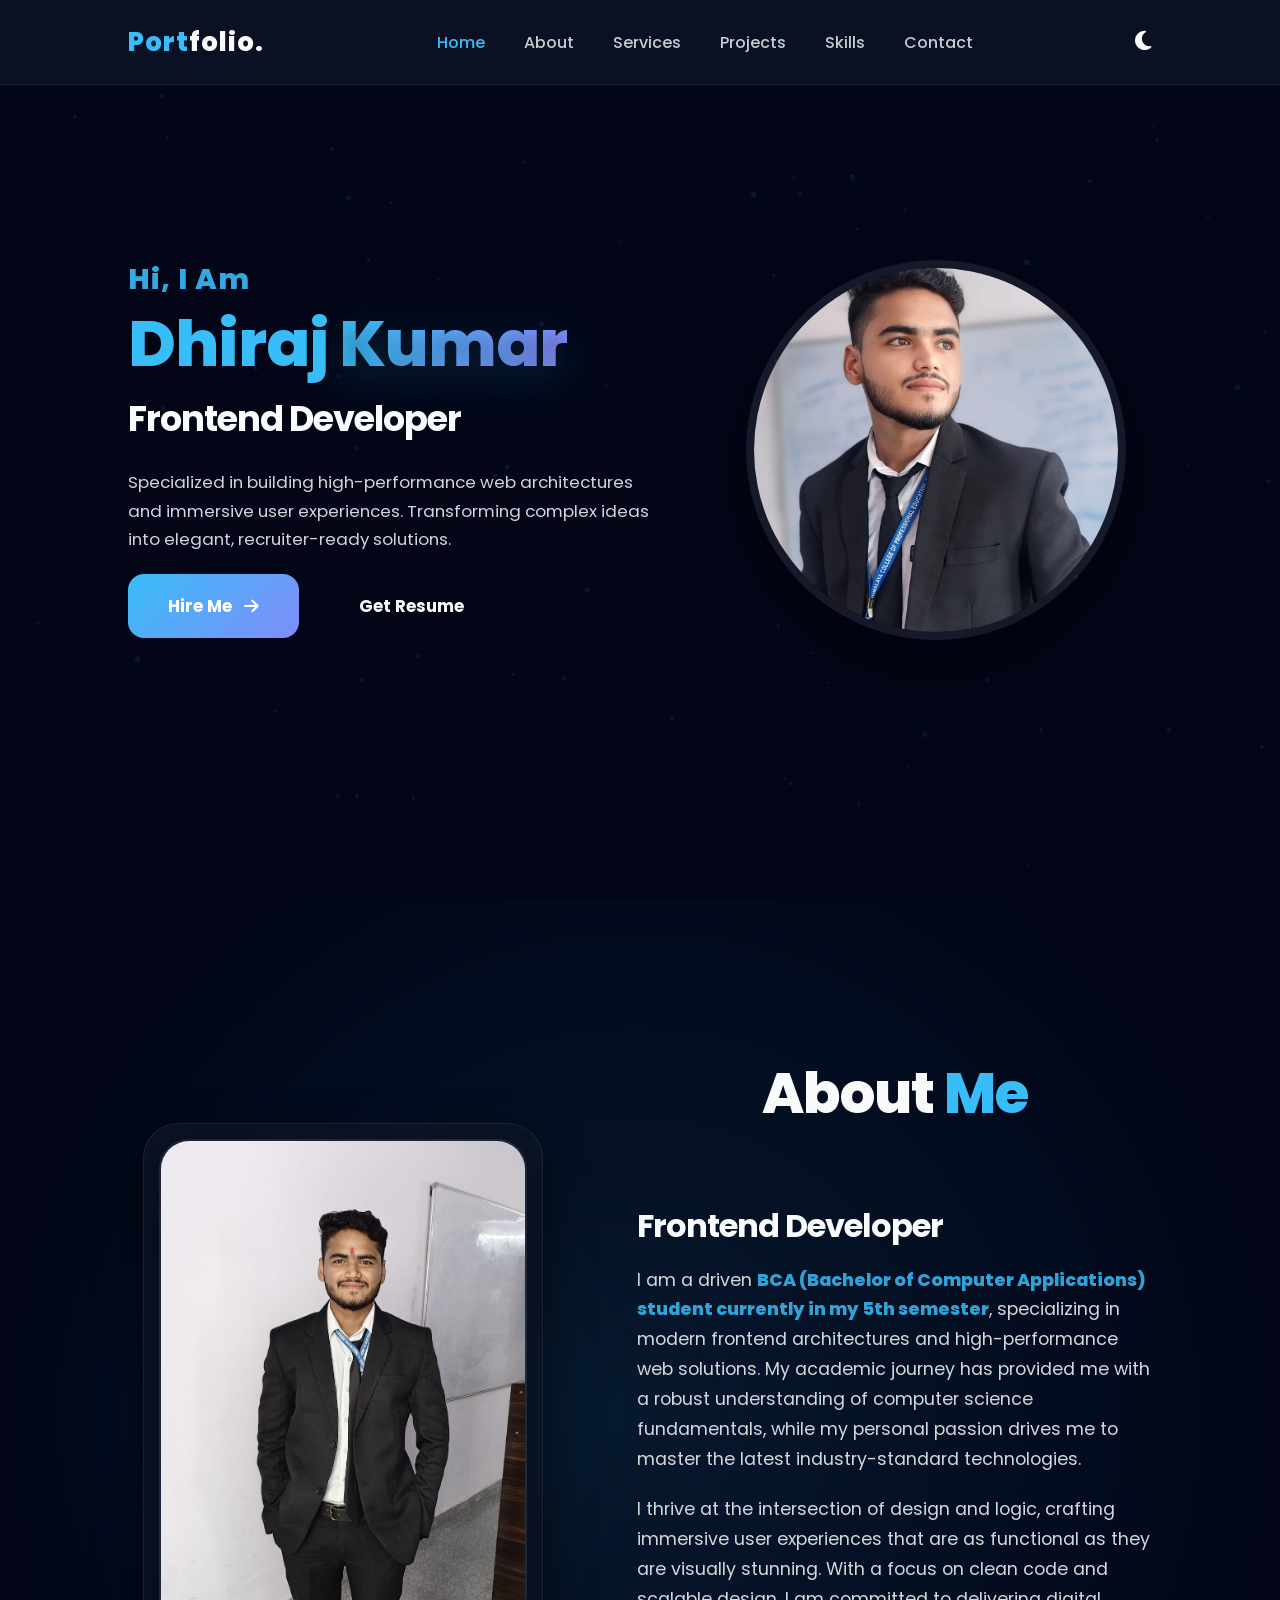
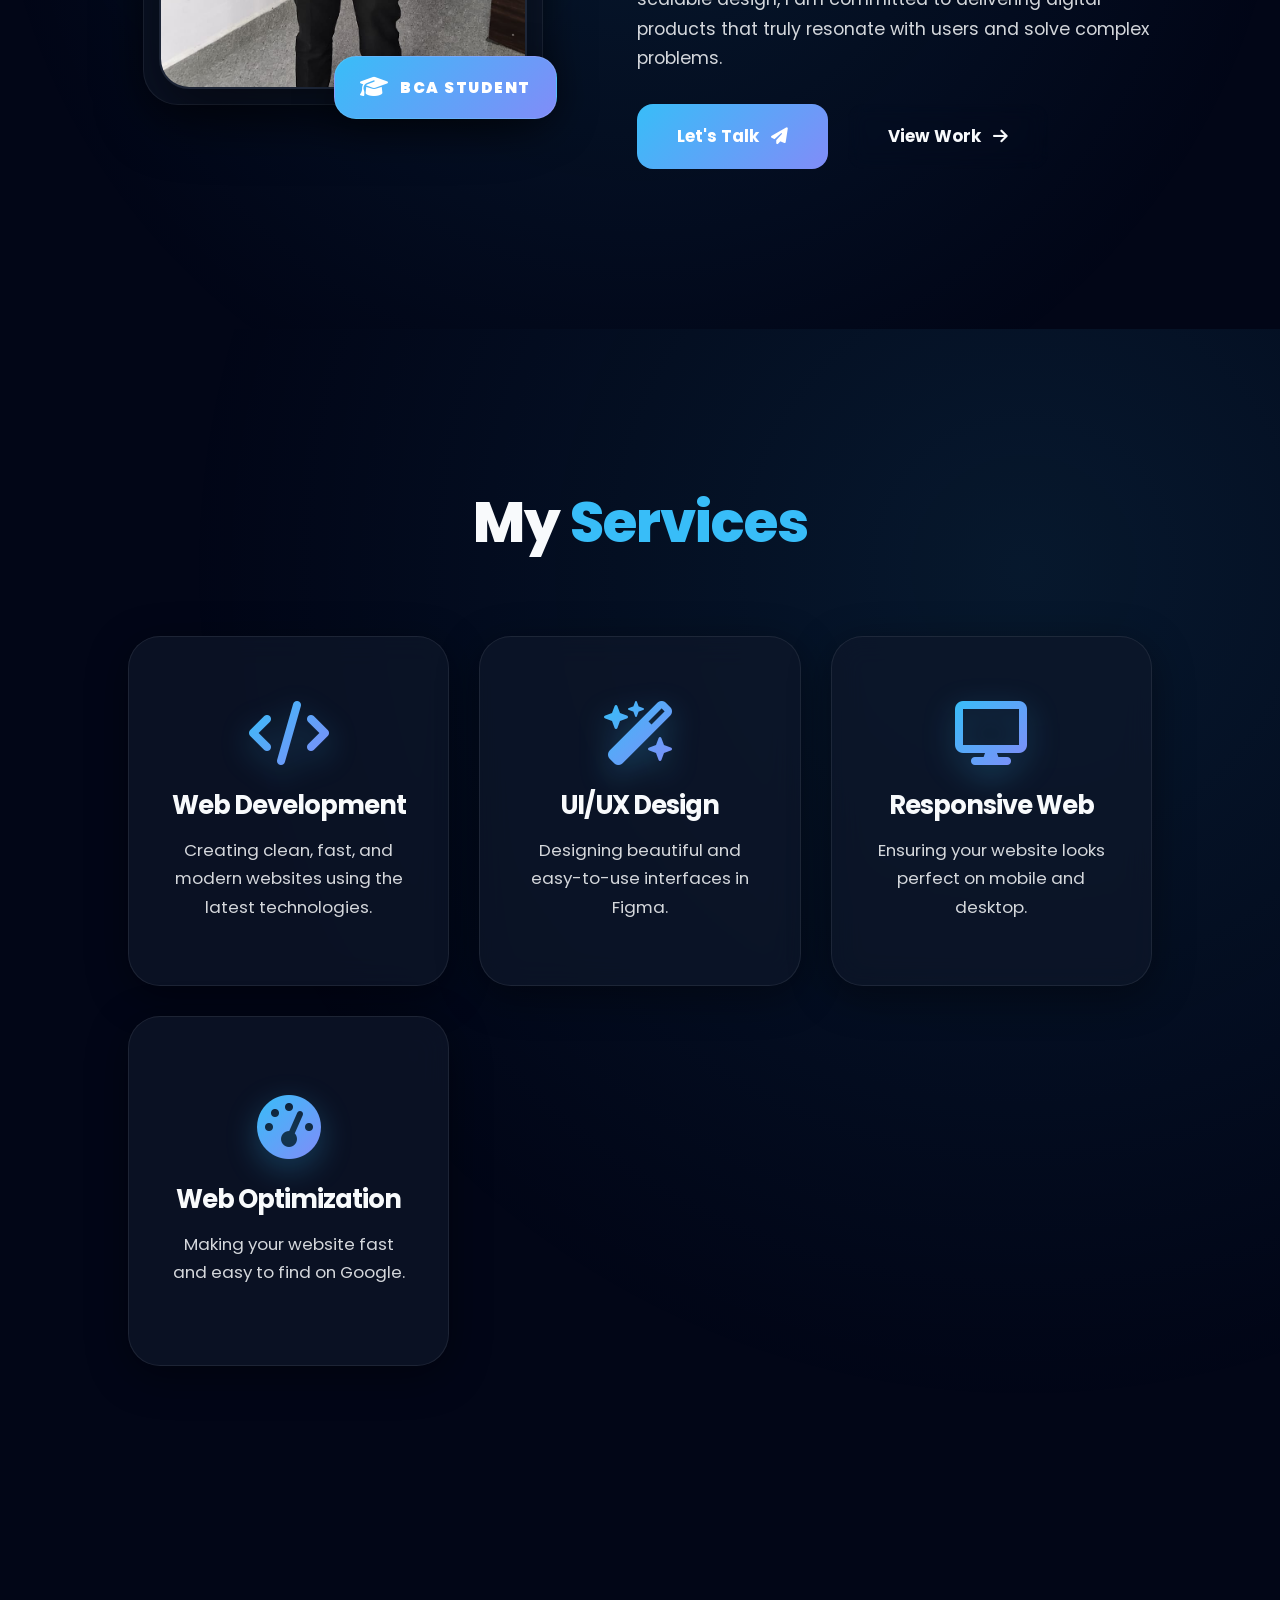
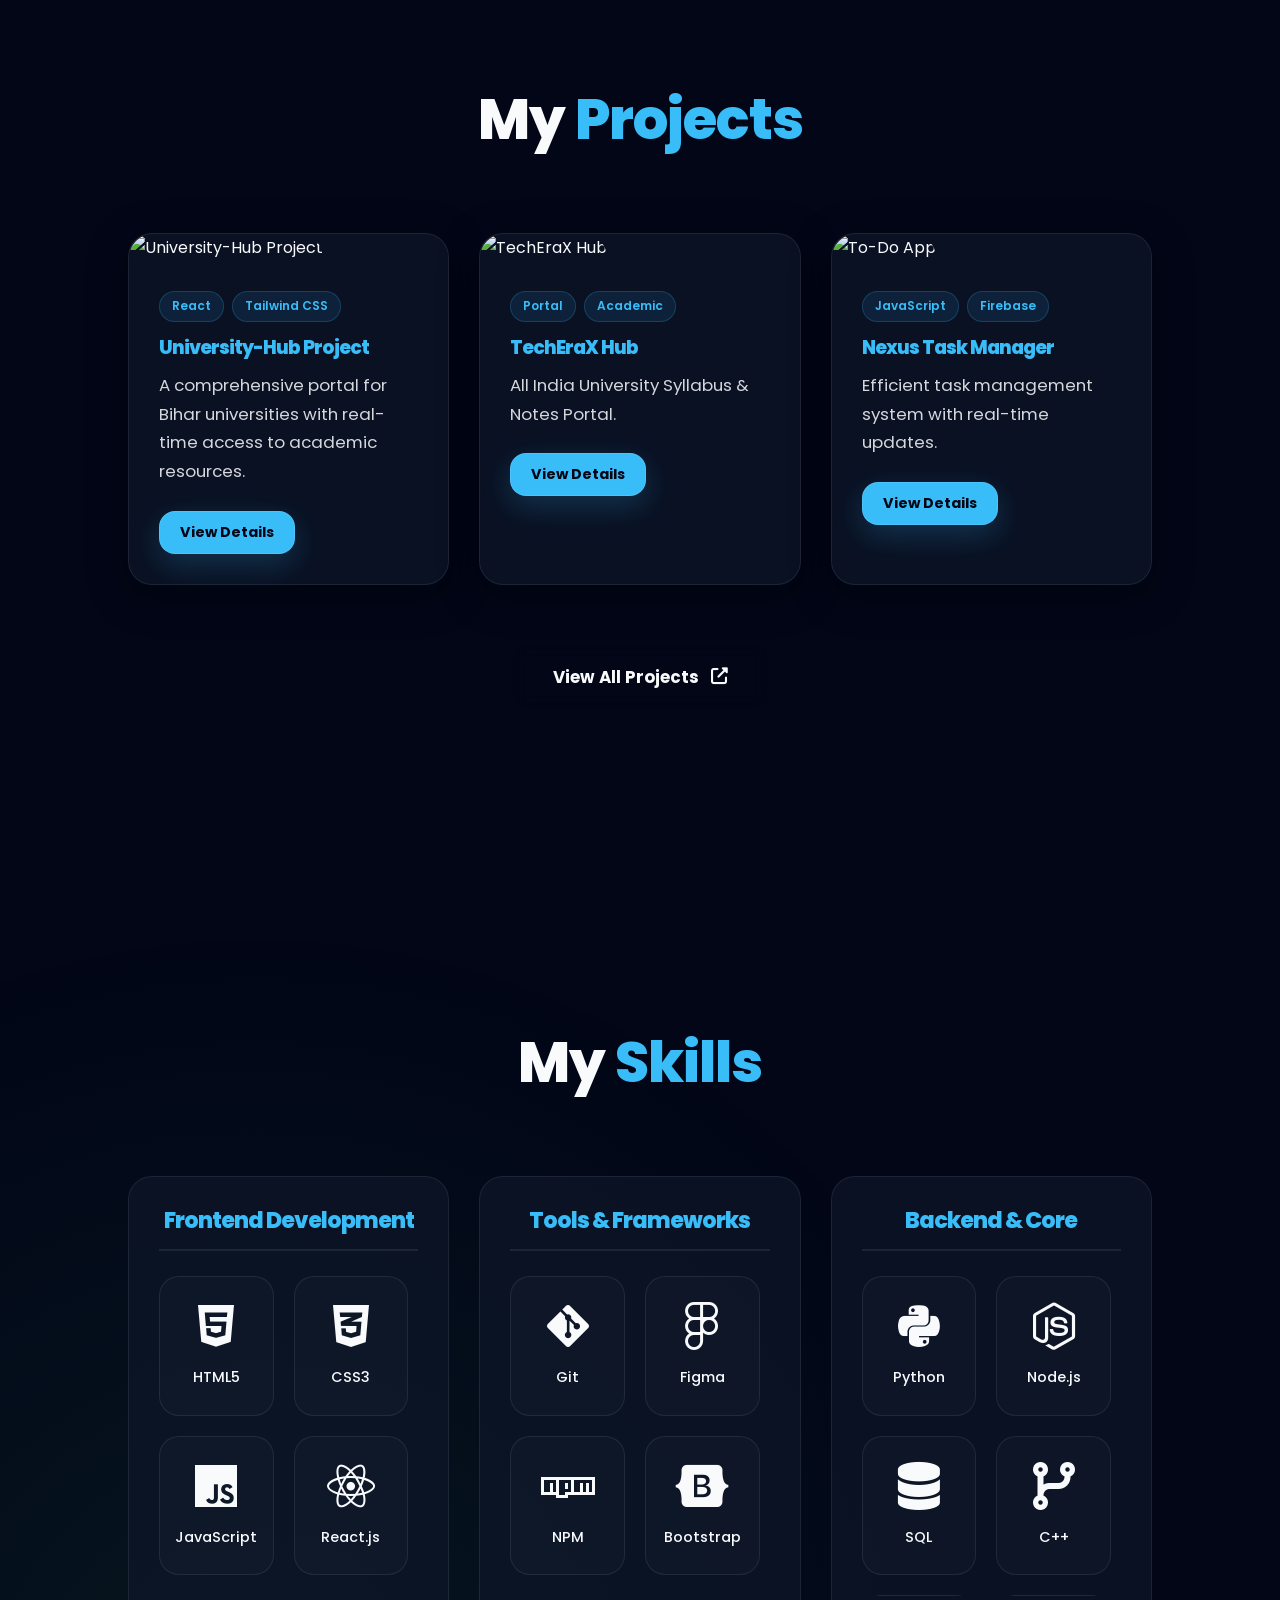
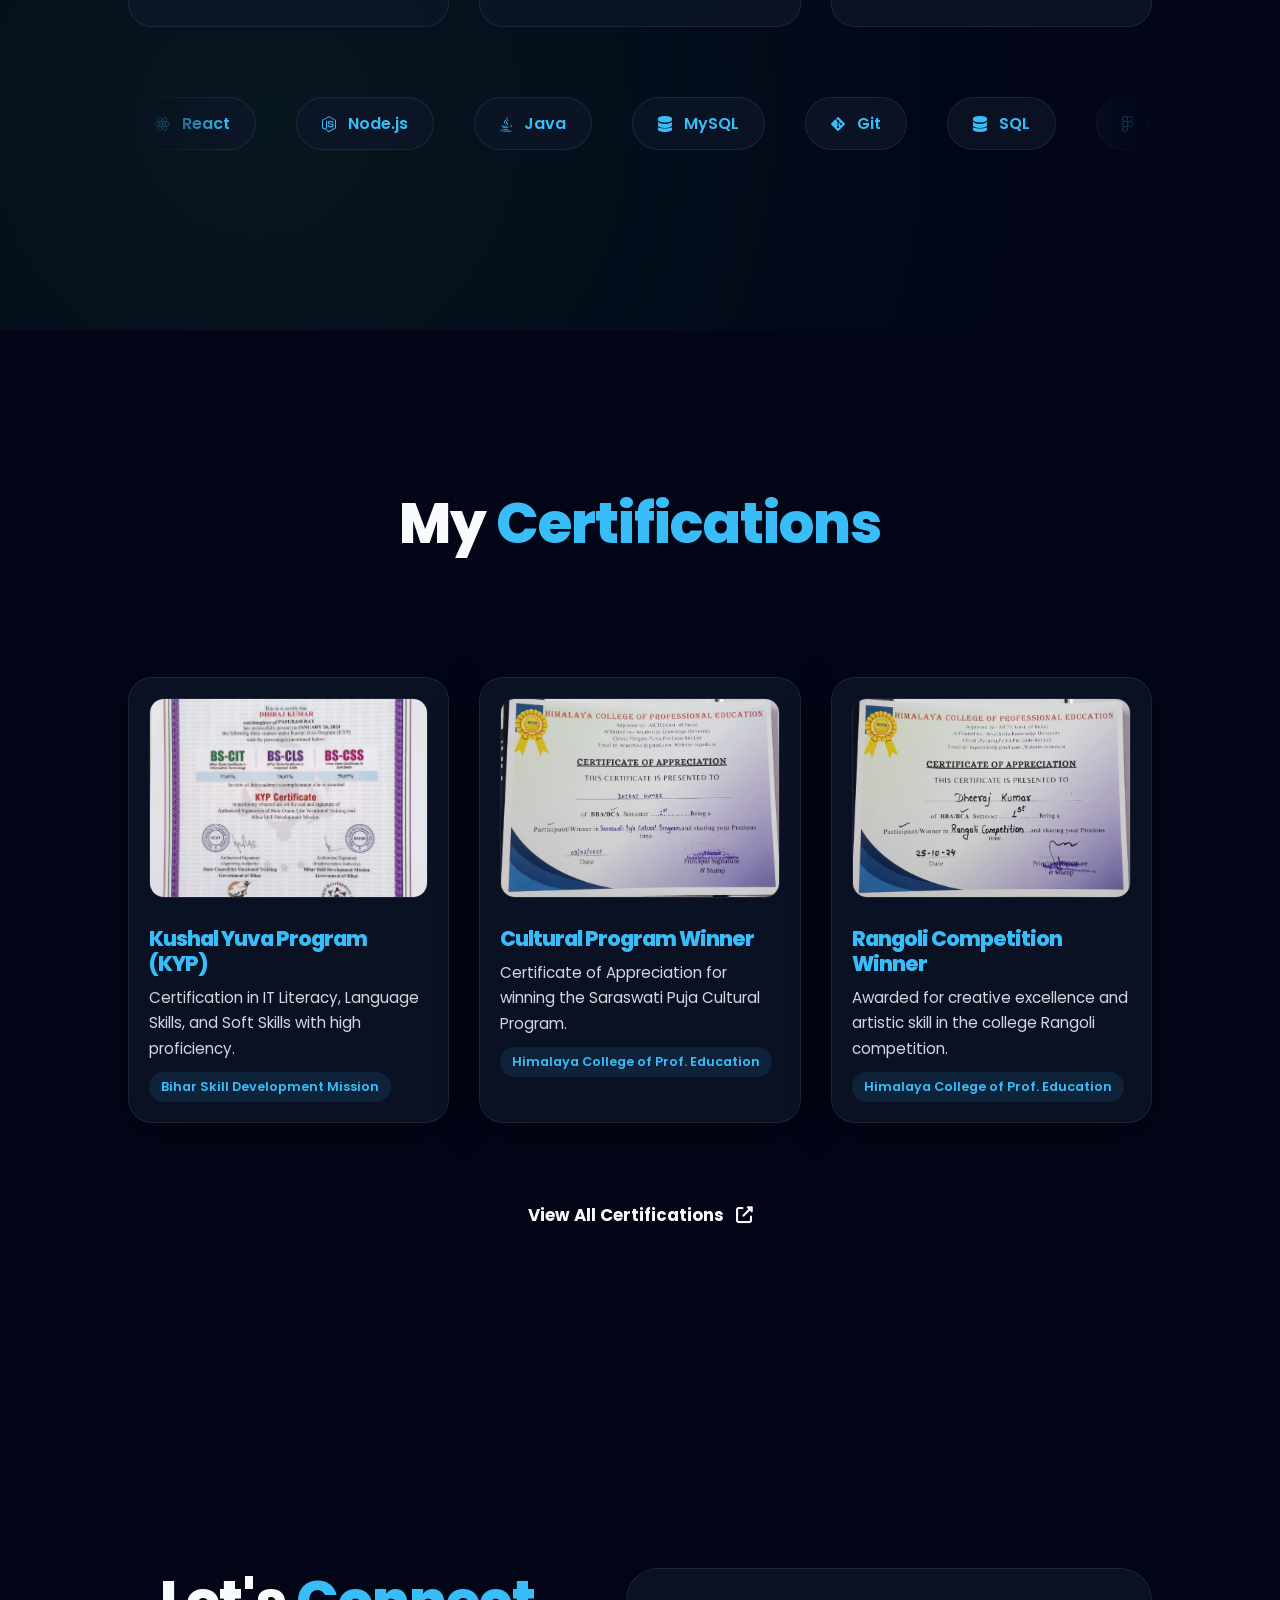
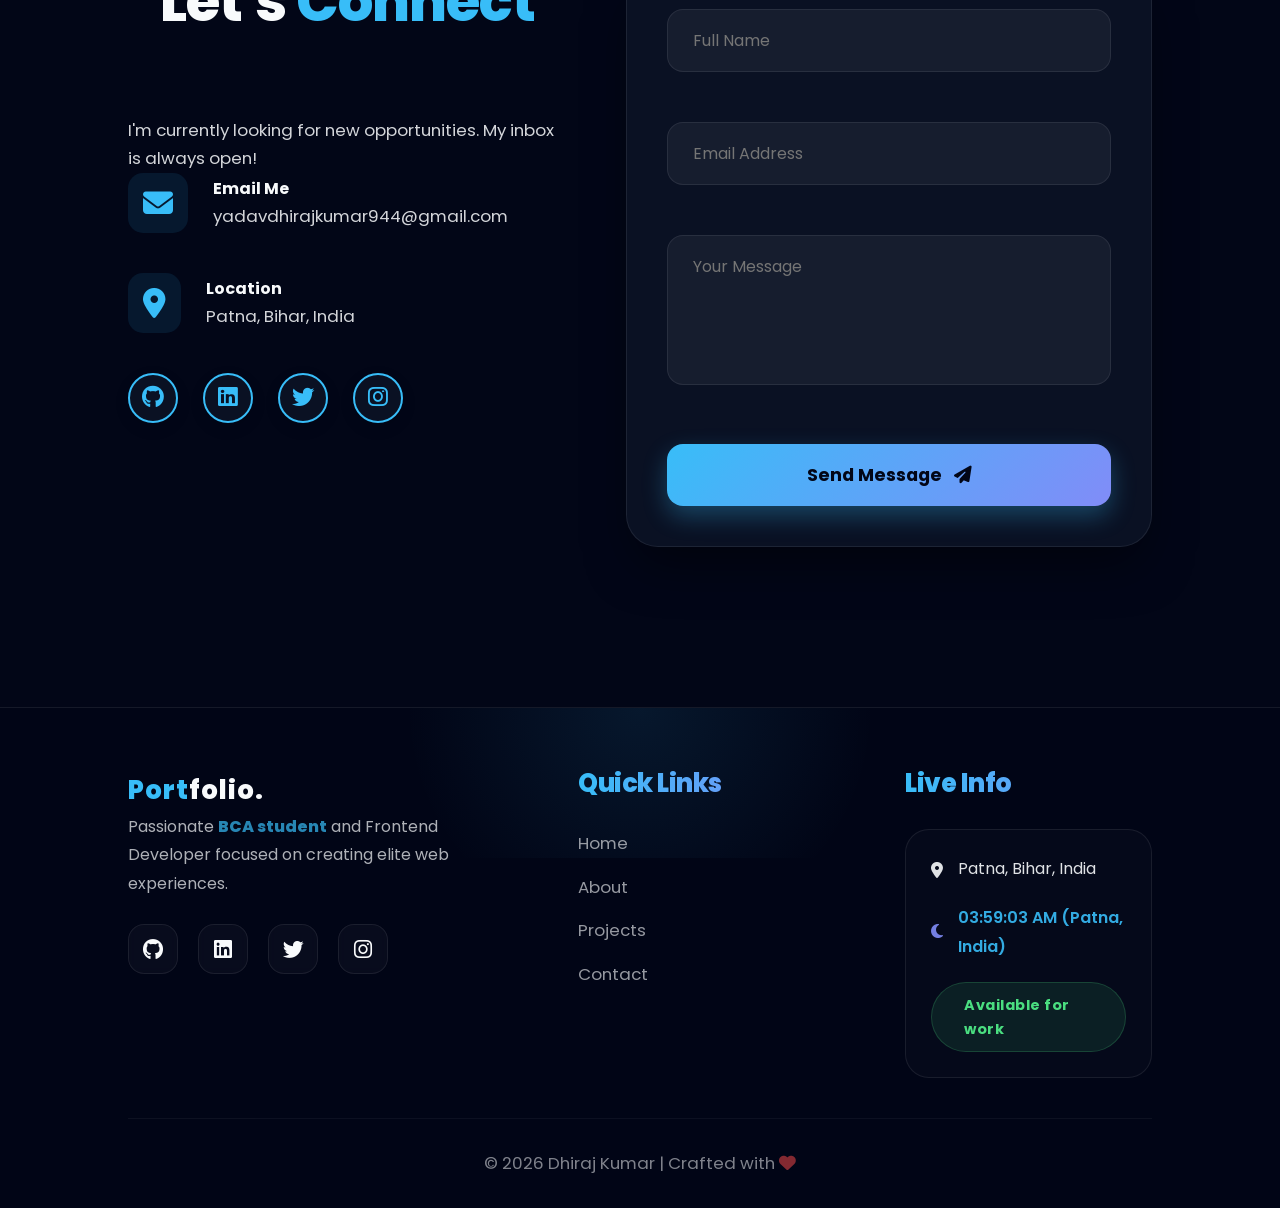
==== commit 6da21377: "some changes perform" ====
--- a/index.html
+++ b/index.html
@@ -102,7 +102,8 @@
                 <h2 class="section-title text-left mb-20">About <span>Me</span></h2>
                 <h3>Frontend Developer</h3>
                 <p>
-                    I am a driven <strong>BCA (Bachelor of Computer Applications) student currently in my 5th semester</strong>,
+                    I am a driven <strong>BCA (Bachelor of Computer Applications) student currently in my 5th
+                        semester</strong>,
                     specializing in modern frontend architectures and high-performance web solutions. My academic
                     journey has provided me with a robust understanding of computer science fundamentals, while my
                     personal passion drives me to master the latest industry-standard technologies.
@@ -116,8 +117,7 @@
 
                 <div class="about-btns flex gap-20 mt-30">
                     <a href="#contact" class="btn btn-primary">Let's Talk <i class="fas fa-paper-plane"></i></a>
-                    <a href="#projects" class="btn btn-outline">View Work <i
-                            class="fas fa-arrow-right"></i></a>
+                    <a href="#projects" class="btn btn-outline">View Work <i class="fas fa-arrow-right"></i></a>
                 </div>
             </div>
         </div>
@@ -220,21 +220,21 @@
         <h2 class="section-title" data-reveal>My <span>Projects</span></h2>
         <div class="project-container">
             <!-- Project 1 -->
-            <div class="project-box glass-card" data-reveal="bottom" data-title="Elite Portfolio"
-                data-description="A high-performance personal portfolio built with a focus on User Experience, featuring glassmorphism, custom animations, and real-time data integration. Designed to showcase technical expertise to recruiters."
-                data-tech="HTML, CSS, JavaScript, Particles.js"
+            <div class="project-box glass-card" data-reveal="bottom" data-title="University-Hub Project"
+                data-description="A comprehensive portal for Bihar universities with real-time access to academic resources"
+                data-tech="React, Tailwind Css"
                 data-img="https://images.unsplash.com/photo-1517694712202-14dd9538aa97?q=80&w=2070&auto=format&fit=crop"
-                data-live="#" data-github="https://github.com/dhirajkumar">
+                data-live="https://bihar-university-hub.vercel.app"
+                data-github="https://github.com/sahilt56/bihar-university-hub">
                 <img src="https://images.unsplash.com/photo-1517694712202-14dd9538aa97?q=80&w=2070&auto=format&fit=crop"
-                    alt="Portfolio Website">
+                    alt="University-Hub Project">
                 <div class="project-info">
                     <div class="tech-tags">
-                        <span>HTML</span>
-                        <span>CSS</span>
-                        <span>JS</span>
-                    </div>
-                    <h3>Portfolio Website</h3>
-                    <p>Modern personal portfolio with animations and glassmorphism.</p>
+                        <span>React</span>
+                        <span>Tailwind CSS</span>
+                    </div>
+                    <h3>University-Hub Project</h3>
+                    <p>A comprehensive portal for Bihar universities with real-time access to academic resources.</p>
                     <div class="project-btns">
                         <button class="btn view-details">View Details</button>
                     </div>
@@ -445,8 +445,7 @@
 
             <div class="cert-card glass-card" data-reveal="bottom">
                 <div class="cert-img">
-                    <img src="assets/images/cert-rangoli.jpg"
-                        alt="Rangoli Competition Winner">
+                    <img src="assets/images/cert-rangoli.jpg" alt="Rangoli Competition Winner">
                 </div>
                 <div class="cert-info">
                     <h3>Rangoli Competition Winner</h3>
@@ -549,7 +548,8 @@
                     </div>
 
                     <div class="modal-btns">
-                        <a href="#" id="modal-live" class="btn">Live Demo <i class="fas fa-external-link-alt"></i></a>
+                        <a href="#" id="modal-live" class="btn" target="_blank" rel="noopener noreferrer">Live Demo <i
+                                class="fas fa-external-link-alt"></i></a>
                         <a href="#" id="modal-github" class="btn btn-outline">Source Code <i
                                 class="fab fa-github"></i></a>
                     </div>
@@ -586,7 +586,8 @@
         <div class="footer-container">
             <div class="footer-box">
                 <div class="logo">Port<span>folio.</span></div>
-                <p>Passionate <strong>BCA student</strong> and Frontend Developer focused on creating elite web experiences.</p>
+                <p>Passionate <strong>BCA student</strong> and Frontend Developer focused on creating elite web
+                    experiences.</p>
                 <div class="footer-social">
                     <a href="https://github.com/dhirajkumar" target="_blank" rel="noopener noreferrer"><i
                             class="fab fa-github"></i></a>
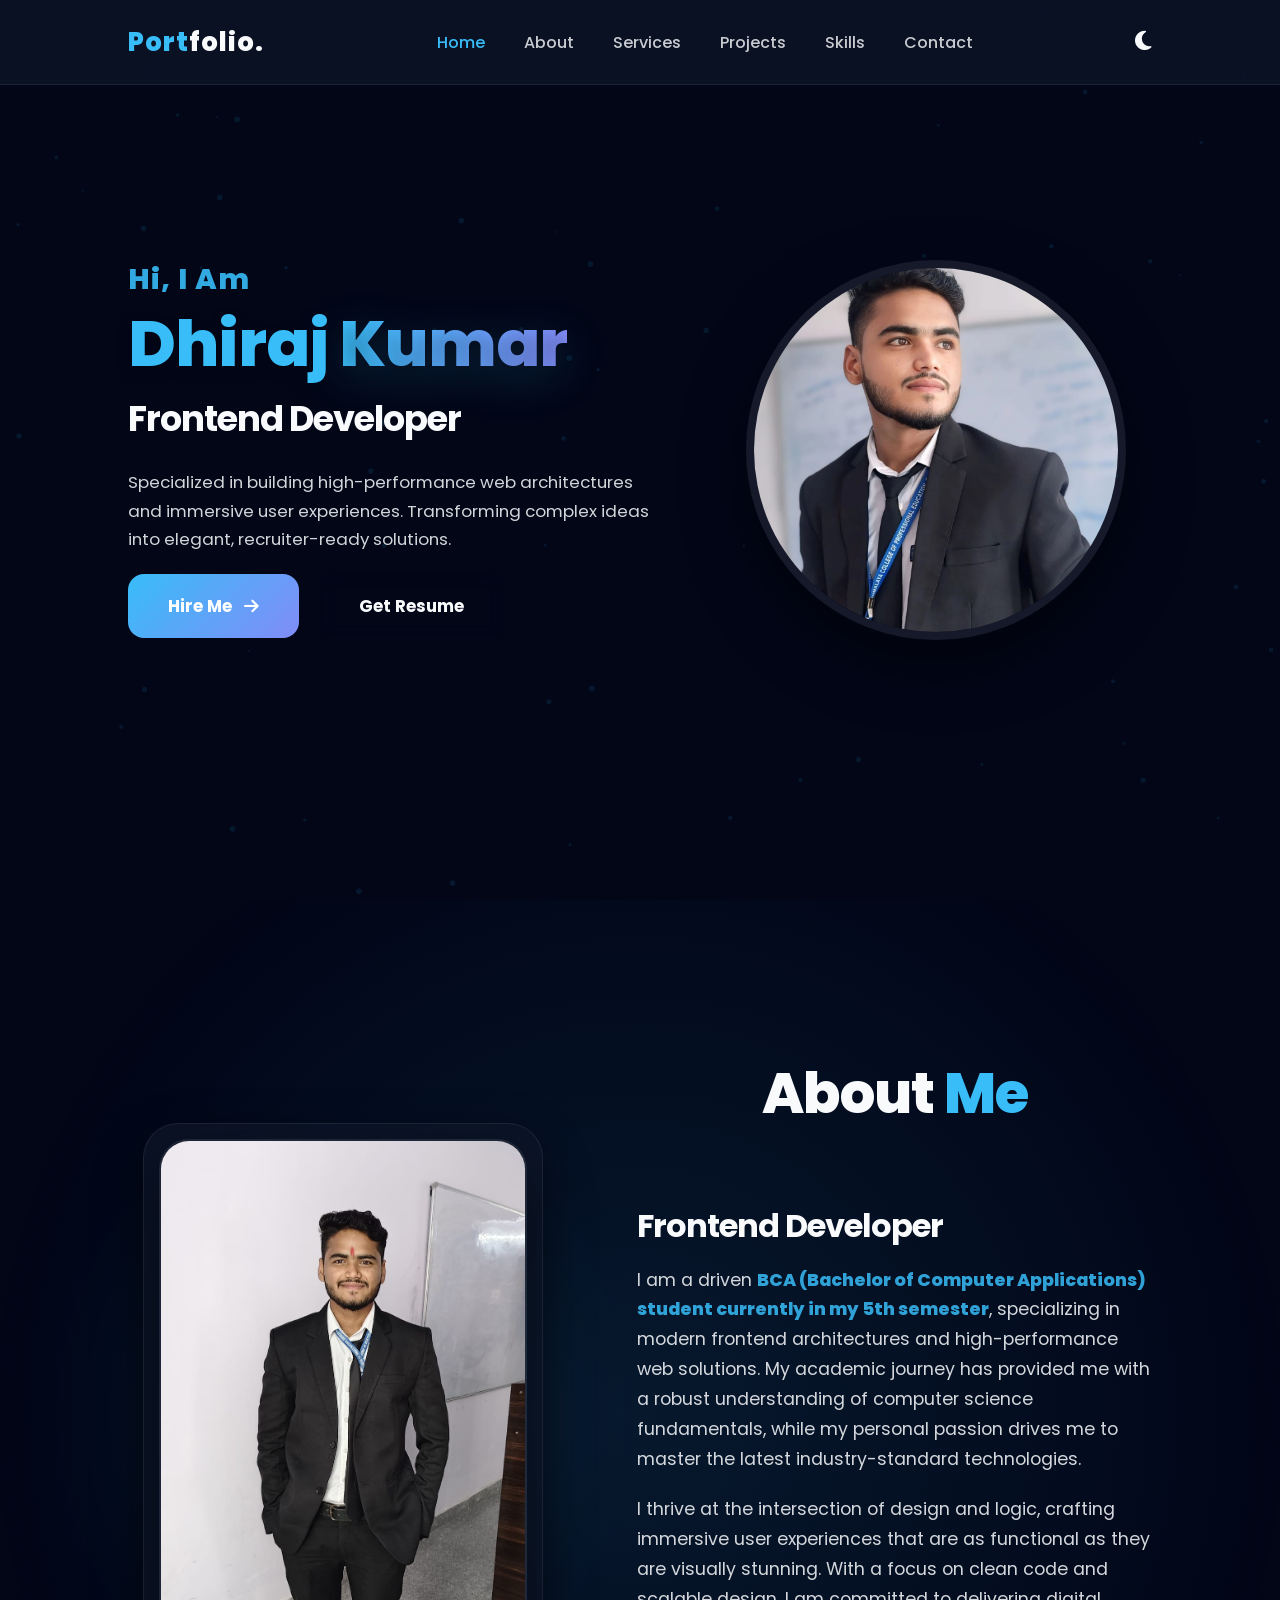
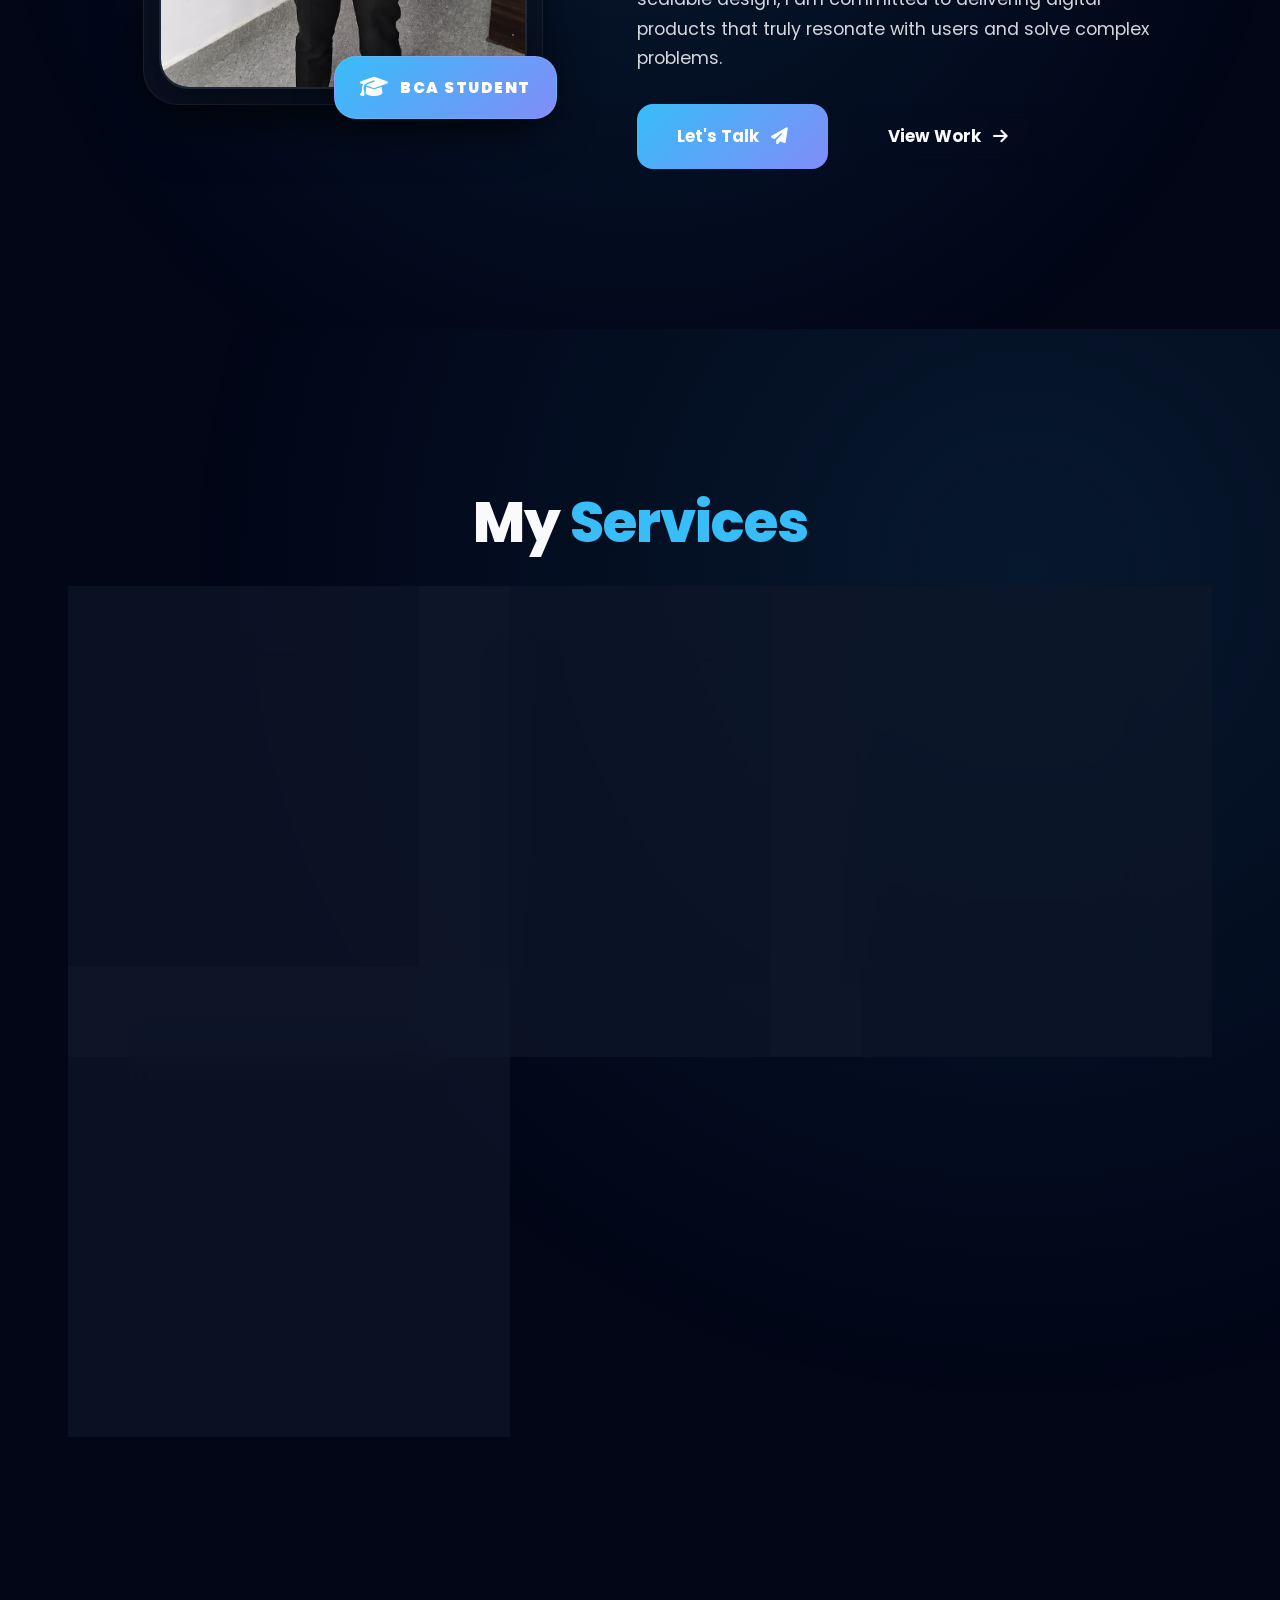
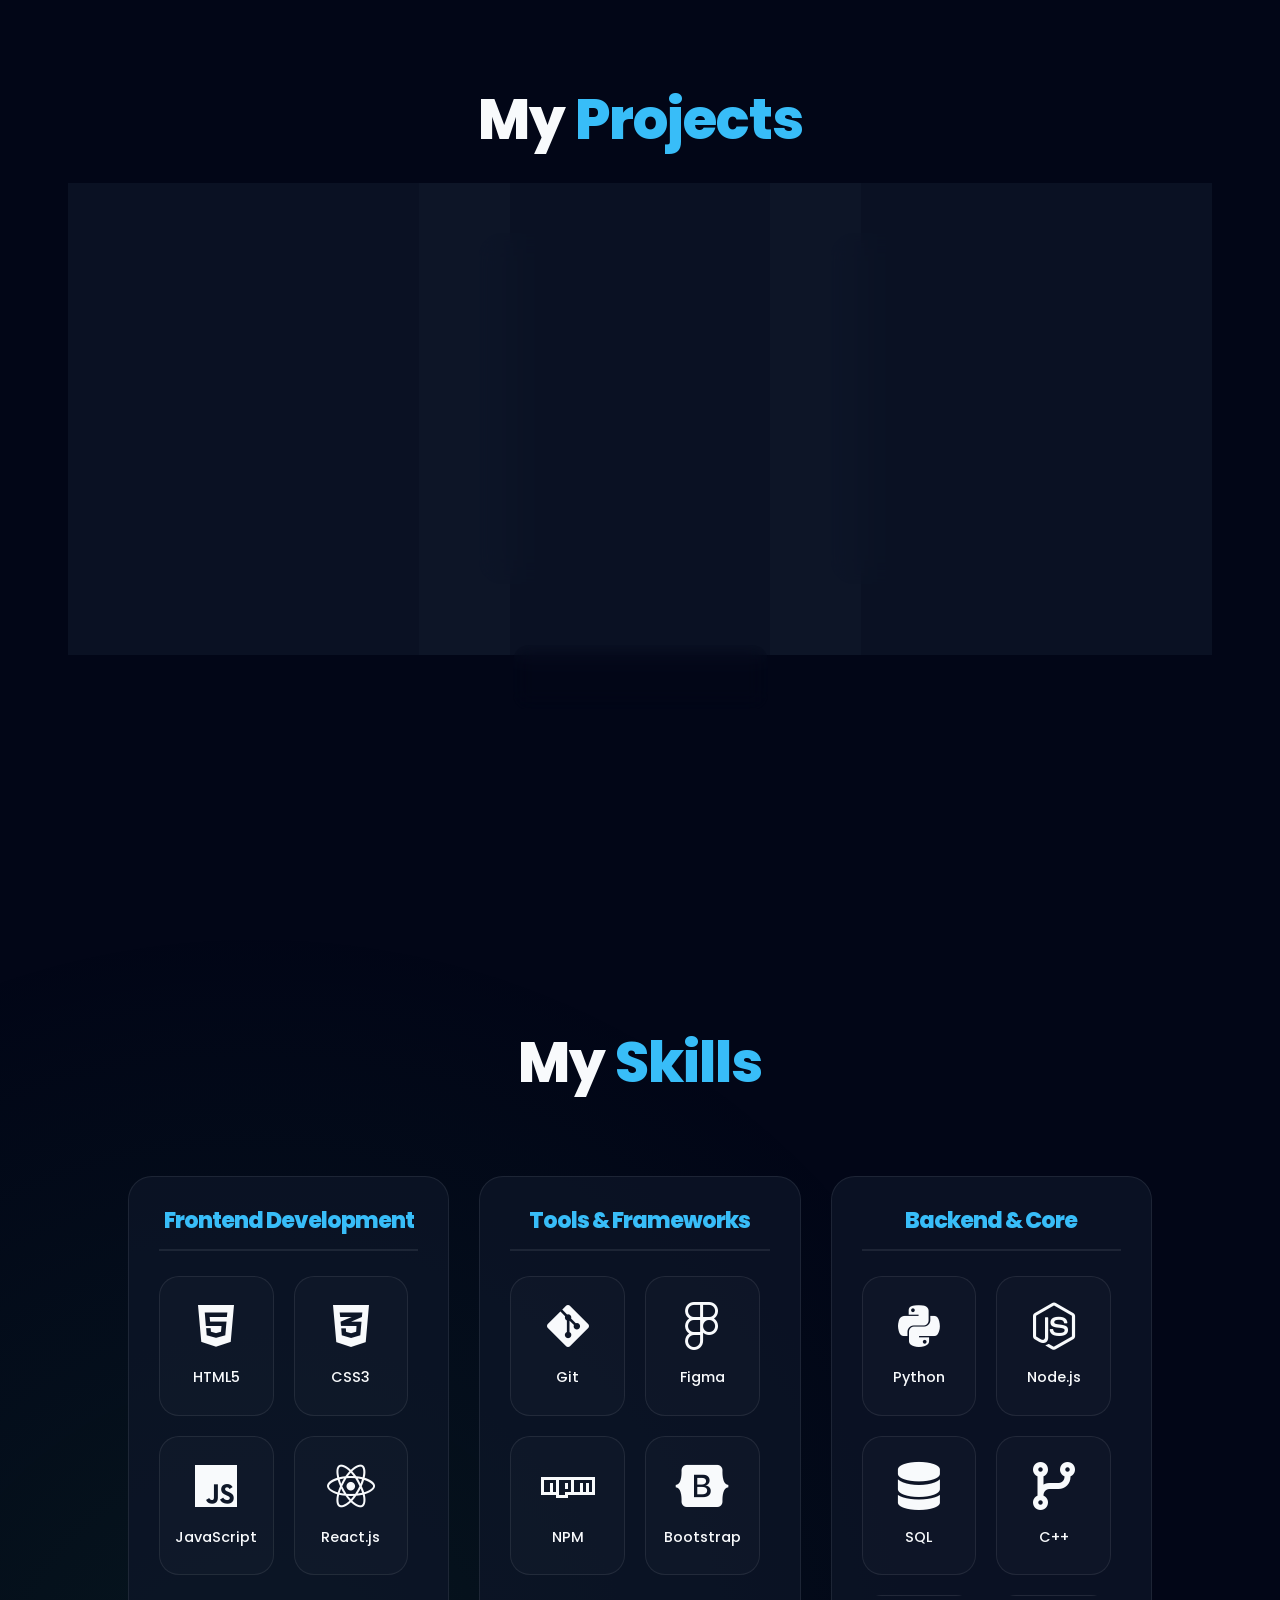
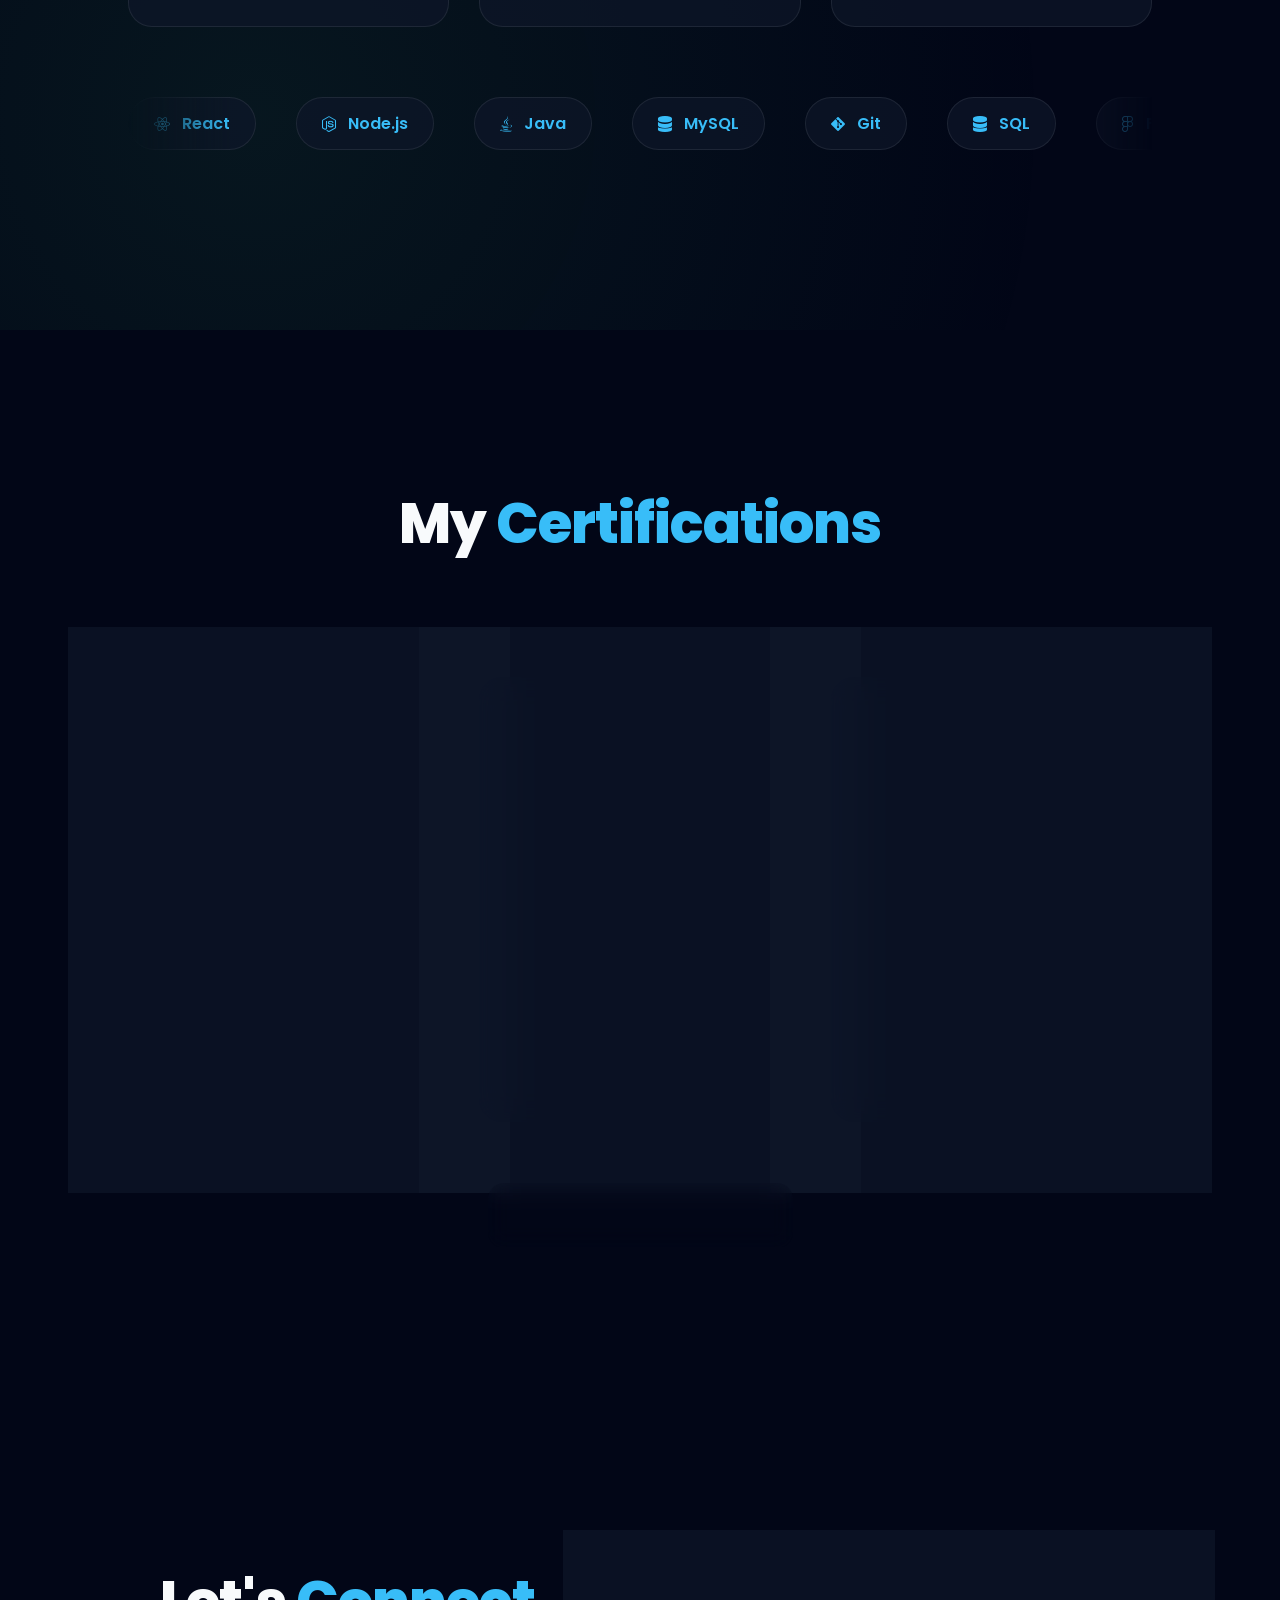
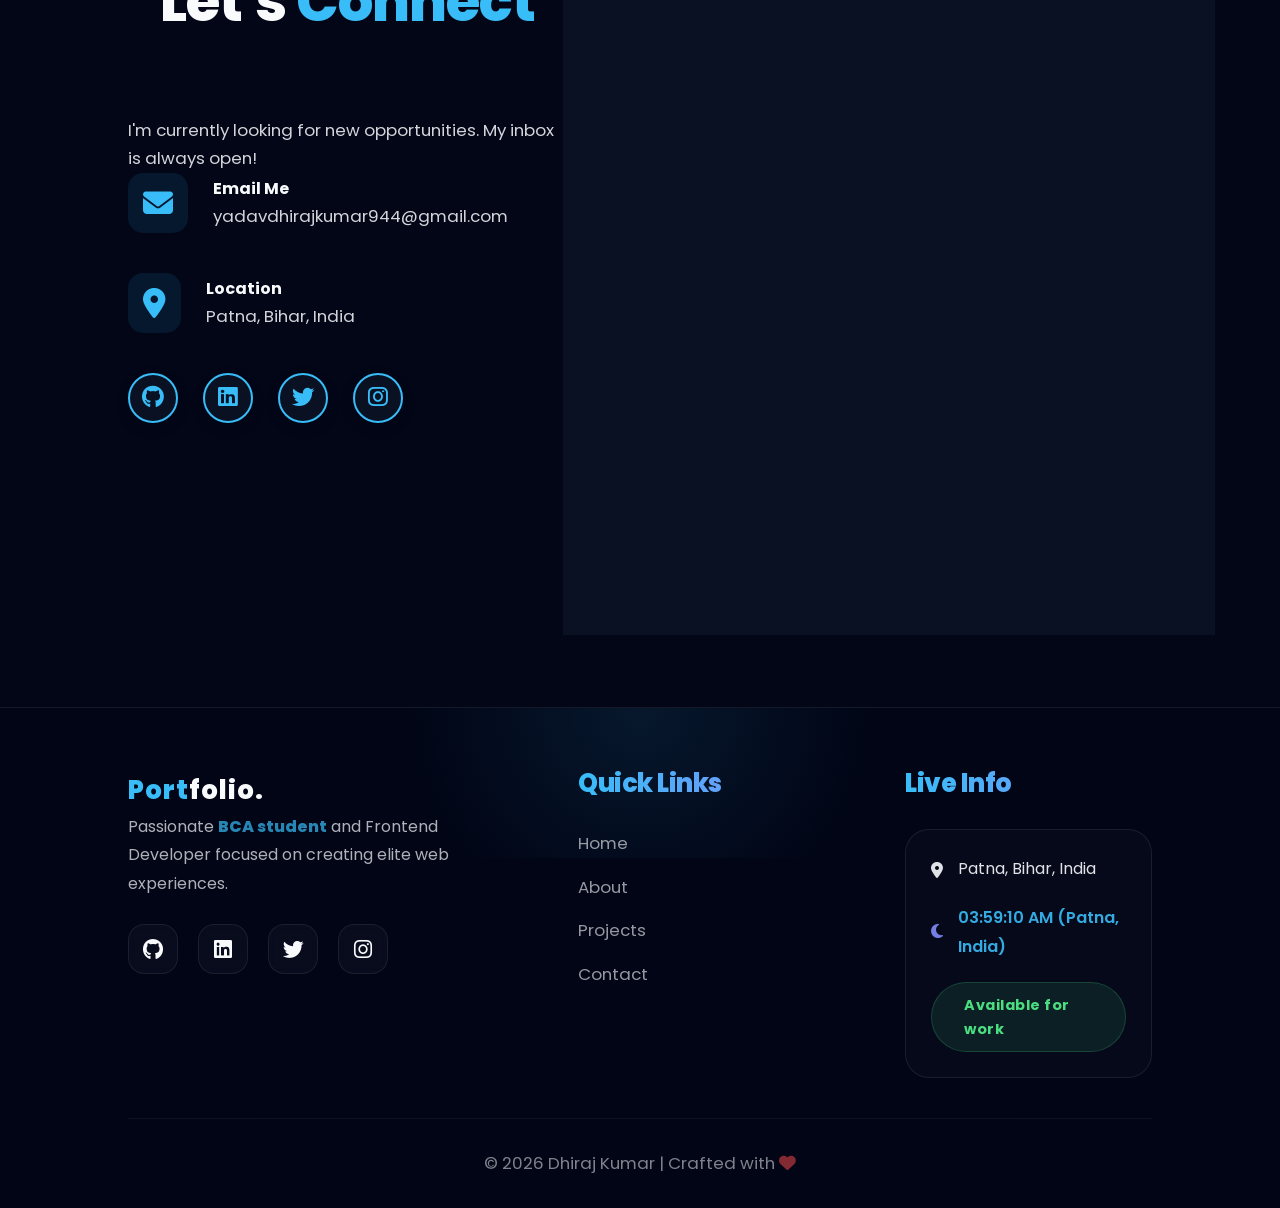
==== commit 0490ccdc: "change" ====
--- a/index.html
+++ b/index.html
@@ -75,7 +75,7 @@
             </p>
             <div class="btn-group">
                 <a href="#contact" class="btn btn-primary">Hire Me <i class="fas fa-arrow-right"></i></a>
-                <a href="resume.html" class="btn btn-outline">Get Resume</a>
+                <a href="pages/resume.html" class="btn btn-outline">Get Resume</a>
             </div>
         </div>
 
@@ -455,7 +455,7 @@
             </div>
         </div>
         <div class="view-all-container" data-reveal="bottom">
-            <a href="certificates.html" class="btn btn-outline">
+            <a href="pages/certificates.html" class="btn btn-outline">
                 <span>View All Certifications</span>
                 <i class="fas fa-external-link-alt"></i>
             </a>
